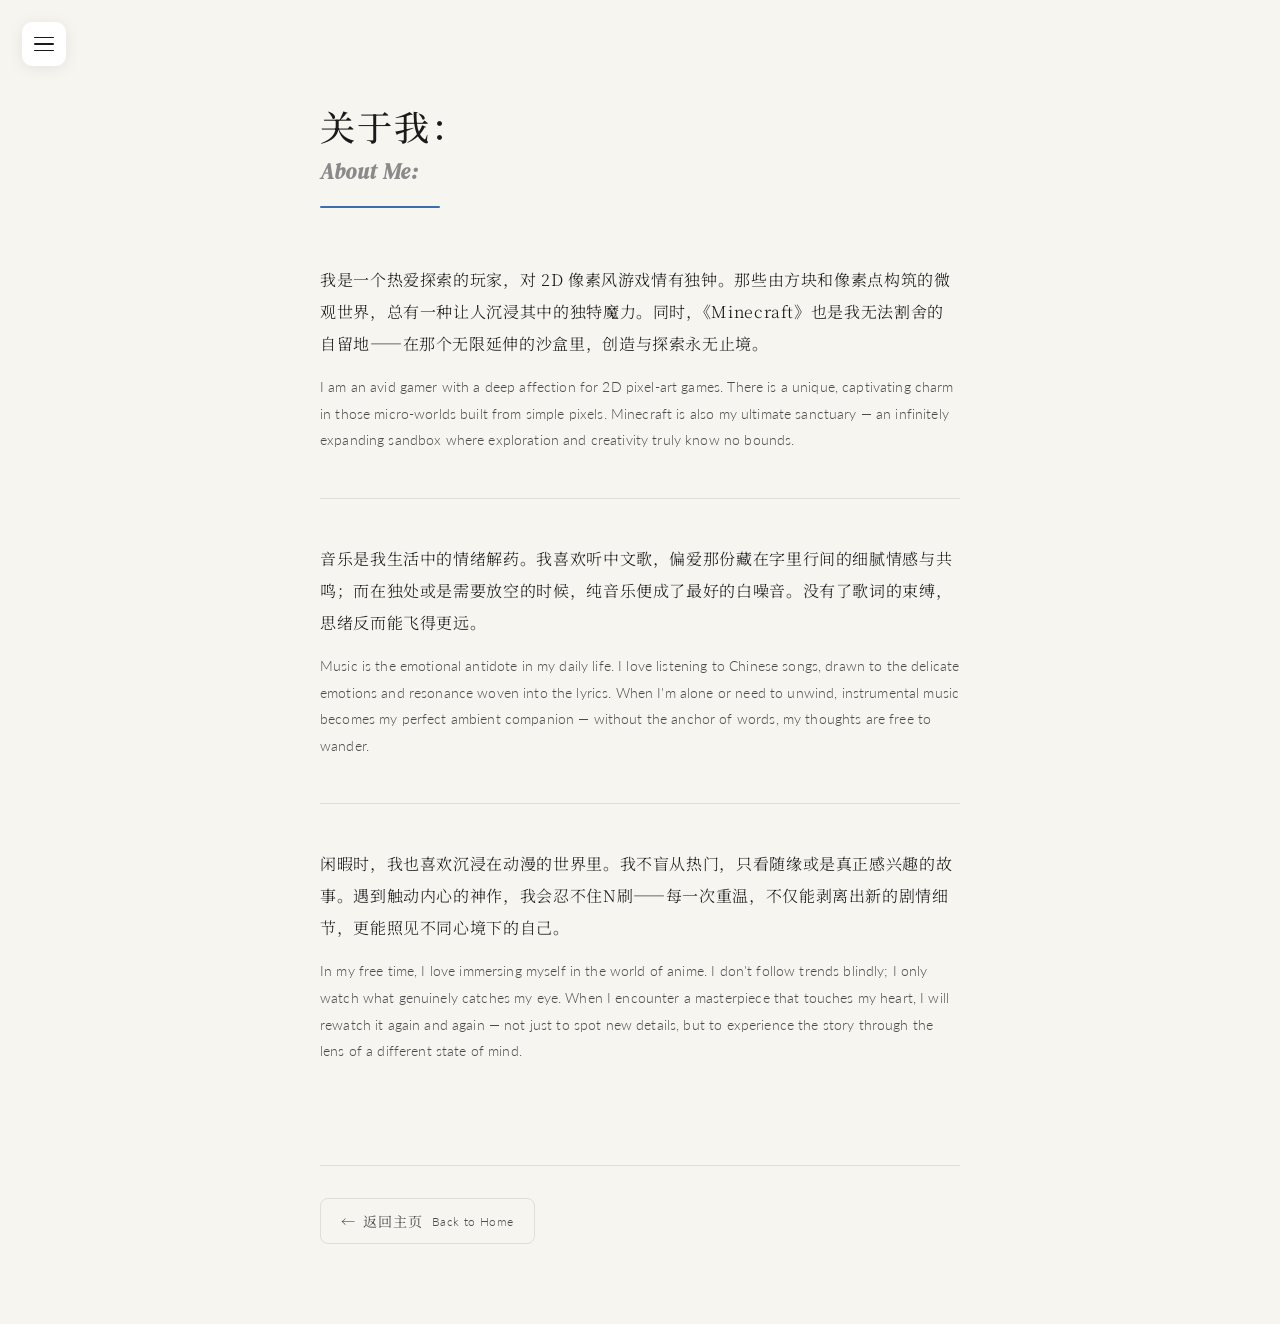
==== about.html @ 84dff399 "Create about.html" ====
<!DOCTYPE html>
<html lang="zh-CN">
<head>
  <meta charset="UTF-8" />
  <meta name="viewport" content="width=device-width, initial-scale=1.0" />
  <title>关于我 | About Me · 沉疯</title>
  <link rel="stylesheet" href="style.css" />
  <link rel="preconnect" href="https://fonts.googleapis.com" />
  <link rel="preconnect" href="https://fonts.gstatic.com" crossorigin />
  <link href="https://fonts.googleapis.com/css2?family=Noto+Serif+SC:wght@300;400;500&family=DM+Serif+Display:ital@0;1&family=Lato:wght@300;400&display=swap" rel="stylesheet" />
</head>
<body class="page-inner">

  <button class="hamburger" id="hamburger" aria-label="菜单 / Menu" aria-expanded="false">
    <span class="bar"></span>
    <span class="bar"></span>
    <span class="bar"></span>
  </button>

  <nav class="sidebar" id="sidebar" aria-hidden="true">
    <div class="sidebar-inner">
      <div class="sidebar-logo">
        <span class="zh">沉疯</span>
        <span class="en">Chenfeng</span>
      </div>
      <ul class="sidebar-nav">
        <li>
          <a href="index.html" class="nav-link">
            <span class="nav-zh">主页</span>
            <span class="nav-en">Home</span>
          </a>
        </li>
        <li>
          <a href="about.html" class="nav-link active">
            <span class="nav-zh">关于我</span>
            <span class="nav-en">About Me</span>
          </a>
        </li>
        <li>
          <a href="oc.html" class="nav-link">
            <span class="nav-zh">关于我的OC</span>
            <span class="nav-en">About My OC</span>
          </a>
        </li>
        <li class="nav-group">
          <button class="nav-group-toggle" aria-expanded="false">
            <span class="nav-zh">其他</span>
            <span class="nav-en">More</span>
            <svg class="arrow" viewBox="0 0 10 6" fill="none">
              <path d="M1 1l4 4 4-4" stroke="currentColor" stroke-width="1.5" stroke-linecap="round"/>
            </svg>
          </button>
          <ul class="nav-sub">
            <li>
              <a href="https://github.com/ydw449276-lgtm" target="_blank" rel="noopener" class="nav-link sub">
                <span class="nav-zh">GitHub 主页</span>
                <span class="nav-en">GitHub Profile</span>
              </a>
            </li>
            <li>
              <a href="https://github.com/ydw449276-lgtm/ydw449276-lgtm.github.io" target="_blank" rel="noopener" class="nav-link sub">
                <span class="nav-zh">网站源码</span>
                <span class="nav-en">Source Code</span>
              </a>
            </li>
            <li>
              <a href="contact.html" class="nav-link sub">
                <span class="nav-zh">联系我</span>
                <span class="nav-en">Contact</span>
              </a>
            </li>
          </ul>
        </li>
      </ul>
      <div class="sidebar-footer">
        <span>© 2025 沉疯 · GitHub Pages</span>
      </div>
    </div>
  </nav>

  <div class="overlay" id="overlay"></div>

  <div class="page-transition-cover" id="transitionCover"></div>

  <main class="inner-page">
    <div class="inner-container">

      <header class="inner-header" data-reveal>
        <h1 class="page-title">
          <span class="title-zh">关于我：</span>
          <span class="title-en">About Me:</span>
        </h1>
        <div class="title-line"></div>
      </header>

      <div class="about-content">

        <article class="about-block" data-reveal>
          <p class="text-zh">
            我是一个热爱探索的玩家，对 2D 像素风游戏情有独钟。那些由方块和像素点构筑的微观世界，总有一种让人沉浸其中的独特魔力。同时，《Minecraft》也是我无法割舍的自留地——在那个无限延伸的沙盒里，创造与探索永无止境。
          </p>
          <p class="text-en">
            I am an avid gamer with a deep affection for 2D pixel-art games. There is a unique, captivating charm in those micro-worlds built from simple pixels. Minecraft is also my ultimate sanctuary — an infinitely expanding sandbox where exploration and creativity truly know no bounds.
          </p>
        </article>

        <article class="about-block" data-reveal>
          <p class="text-zh">
            音乐是我生活中的情绪解药。我喜欢听中文歌，偏爱那份藏在字里行间的细腻情感与共鸣；而在独处或是需要放空的时候，纯音乐便成了最好的白噪音。没有了歌词的束缚，思绪反而能飞得更远。
          </p>
          <p class="text-en">
            Music is the emotional antidote in my daily life. I love listening to Chinese songs, drawn to the delicate emotions and resonance woven into the lyrics. When I'm alone or need to unwind, instrumental music becomes my perfect ambient companion — without the anchor of words, my thoughts are free to wander.
          </p>
        </article>

        <article class="about-block" data-reveal>
          <p class="text-zh">
            闲暇时，我也喜欢沉浸在动漫的世界里。我不盲从热门，只看随缘或是真正感兴趣的故事。遇到触动内心的神作，我会忍不住N刷——每一次重温，不仅能剥离出新的剧情细节，更能照见不同心境下的自己。
          </p>
          <p class="text-en">
            In my free time, I love immersing myself in the world of anime. I don't follow trends blindly; I only watch what genuinely catches my eye. When I encounter a masterpiece that touches my heart, I will rewatch it again and again — not just to spot new details, but to experience the story through the lens of a different state of mind.
          </p>
        </article>

      </div>

      <div class="back-wrap" data-reveal>
        <a href="index.html" class="btn-back">
          <span>← </span>
          <span class="btn-zh">返回主页</span>
          <span class="btn-en">Back to Home</span>
        </a>
      </div>

    </div>
  </main>

  <script src="main.js"></script>
</body>
</html>
---- style.css ----
/* ================================================================
   style.css — 沉疯的个人网站主样式
   设计方向：极简·东方·墨色 · 丝滑动画
   配色：米白底 + 深墨色字 + 柔蓝点缀
================================================================ */

/* ============================================================
   0. CSS 变量 & Reset
============================================================ */
:root {
  --bg:          #F7F5F0;       /* 米白底色 */
  --bg-card:     #FFFFFF;
  --ink:         #1A1A1A;       /* 深墨色 */
  --ink-2:       #4A4A4A;       /* 次级文字 */
  --ink-3:       #8A8A8A;       /* 辅助文字 */
  --accent:      #3B6EB0;       /* 柔蓝强调 */
  --accent-soft: #D4E3F7;       /* 浅蓝背景 */
  --line:        rgba(26,26,26,0.10);
  --sidebar-w:   300px;
  --sidebar-bg:  #111111;
  --sidebar-ink: #E8E4DC;
  --radius:      12px;
  --ease-silk:   cubic-bezier(0.22, 1, 0.36, 1);  /* 丝滑缓动 */
  --ease-out:    cubic-bezier(0.16, 1, 0.3, 1);
  --t-fast:      0.22s;
  --t-mid:       0.45s;
  --t-slow:      0.65s;
}

*, *::before, *::after {
  box-sizing: border-box;
  margin: 0;
  padding: 0;
}

html {
  font-size: 16px;
  scroll-behavior: smooth;
  -webkit-font-smoothing: antialiased;
  -moz-osx-font-smoothing: grayscale;
}

body {
  background-color: var(--bg);
  color: var(--ink);
  font-family: 'Noto Serif SC', 'Lato', Georgia, serif;
  min-height: 100vh;
  overflow-x: hidden;
  /* 页面进入动画 */
  animation: pageFadeIn 0.5s var(--ease-silk) both;
}

@keyframes pageFadeIn {
  from { opacity: 0; transform: translateY(12px); }
  to   { opacity: 1; transform: translateY(0); }
}

a {
  color: inherit;
  text-decoration: none;
}

ul { list-style: none; }

img { display: block; max-width: 100%; }

/* ============================================================
   1. 汉堡菜单按钮
============================================================ */
.hamburger {
  position: fixed;
  top: 22px;
  left: 22px;
  z-index: 1000;
  width: 44px;
  height: 44px;
  border: none;
  background: var(--bg-card);
  border-radius: 10px;
  display: flex;
  flex-direction: column;
  align-items: center;
  justify-content: center;
  gap: 5px;
  cursor: pointer;
  box-shadow: 0 2px 16px rgba(0,0,0,0.08);
  transition:
    background var(--t-fast) var(--ease-silk),
    transform var(--t-fast) var(--ease-silk),
    box-shadow var(--t-fast) var(--ease-silk);
}

.hamburger:hover {
  background: var(--ink);
  box-shadow: 0 4px 24px rgba(0,0,0,0.18);
  transform: scale(1.05);
}

.hamburger:hover .bar {
  background: var(--bg);
}

.hamburger:active {
  transform: scale(0.95);
}

.bar {
  display: block;
  width: 20px;
  height: 1.5px;
  background: var(--ink);
  border-radius: 2px;
  transform-origin: center;
  transition:
    transform var(--t-mid) var(--ease-silk),
    opacity var(--t-mid) var(--ease-silk),
    background var(--t-fast) var(--ease-silk);
}

/* 汉堡 → X 动画 */
.hamburger.is-open .bar:nth-child(1) {
  transform: translateY(6.5px) rotate(45deg);
}
.hamburger.is-open .bar:nth-child(2) {
  opacity: 0;
  transform: scaleX(0);
}
.hamburger.is-open .bar:nth-child(3) {
  transform: translateY(-6.5px) rotate(-45deg);
}

/* ============================================================
   2. 侧边栏
============================================================ */
.sidebar {
  position: fixed;
  top: 0;
  left: 0;
  width: var(--sidebar-w);
  height: 100%;
  background: var(--sidebar-bg);
  z-index: 900;
  transform: translateX(-100%);
  transition: transform var(--t-slow) var(--ease-silk);
  display: flex;
  flex-direction: column;
  will-change: transform;
}

.sidebar.is-open {
  transform: translateX(0);
}

.sidebar-inner {
  display: flex;
  flex-direction: column;
  height: 100%;
  padding: 80px 32px 32px;
  overflow-y: auto;
}

/* 侧边栏 Logo */
.sidebar-logo {
  display: flex;
  flex-direction: column;
  gap: 2px;
  margin-bottom: 40px;
  padding-bottom: 24px;
  border-bottom: 1px solid rgba(255,255,255,0.08);
}

.sidebar-logo .zh {
  font-family: 'Noto Serif SC', serif;
  font-size: 1.5rem;
  font-weight: 500;
  color: #F0EDE6;
  letter-spacing: 0.12em;
}

.sidebar-logo .en {
  font-family: 'DM Serif Display', serif;
  font-size: 0.85rem;
  color: rgba(240,237,230,0.4);
  letter-spacing: 0.06em;
}

/* 导航列表 */
.sidebar-nav {
  flex: 1;
  display: flex;
  flex-direction: column;
  gap: 4px;
}

/* 侧边栏进入动画（逐项延迟） */
.sidebar.is-open .sidebar-nav li:nth-child(1) { animation: slideInLeft 0.4s 0.05s var(--ease-silk) both; }
.sidebar.is-open .sidebar-nav li:nth-child(2) { animation: slideInLeft 0.4s 0.10s var(--ease-silk) both; }
.sidebar.is-open .sidebar-nav li:nth-child(3) { animation: slideInLeft 0.4s 0.15s var(--ease-silk) both; }
.sidebar.is-open .sidebar-nav li:nth-child(4) { animation: slideInLeft 0.4s 0.20s var(--ease-silk) both; }

@keyframes slideInLeft {
  from { opacity: 0; transform: translateX(-16px); }
  to   { opacity: 1; transform: translateX(0); }
}

.nav-link {
  display: flex;
  flex-direction: column;
  gap: 2px;
  padding: 12px 16px;
  border-radius: 8px;
  transition:
    background var(--t-fast) var(--ease-silk),
    transform var(--t-fast) var(--ease-silk);
  cursor: pointer;
}

.nav-link:hover {
  background: rgba(255,255,255,0.07);
  transform: translateX(4px);
}

.nav-link.active {
  background: rgba(59,110,176,0.25);
}

.nav-zh {
  font-family: 'Noto Serif SC', serif;
  font-size: 0.95rem;
  font-weight: 400;
  color: var(--sidebar-ink);
  letter-spacing: 0.05em;
}

.nav-en {
  font-family: 'Lato', sans-serif;
  font-size: 0.72rem;
  font-weight: 300;
  color: rgba(232,228,220,0.45);
  letter-spacing: 0.04em;
}

/* 下拉组 */
.nav-group-toggle {
  width: 100%;
  display: flex;
  align-items: center;
  gap: 8px;
  padding: 12px 16px;
  background: transparent;
  border: none;
  border-radius: 8px;
  cursor: pointer;
  color: inherit;
  transition: background var(--t-fast) var(--ease-silk);
}

.nav-group-toggle:hover {
  background: rgba(255,255,255,0.07);
}

.nav-group-toggle .nav-zh,
.nav-group-toggle .nav-en {
  flex: 1;
  text-align: left;
}

.arrow {
  width: 10px;
  height: 10px;
  color: rgba(232,228,220,0.5);
  transition: transform var(--t-mid) var(--ease-silk);
  flex-shrink: 0;
}

.nav-group-toggle[aria-expanded="true"] .arrow {
  transform: rotate(180deg);
}

/* 子菜单 */
.nav-sub {
  max-height: 0;
  overflow: hidden;
  transition: max-height var(--t-mid) var(--ease-silk);
  padding-left: 16px;
}

.nav-sub.is-open {
  max-height: 300px;
}

.nav-link.sub {
  padding: 8px 12px;
}

.nav-link.sub .nav-zh { font-size: 0.85rem; }
.nav-link.sub .nav-en { font-size: 0.68rem; }

/* 侧边栏底部 */
.sidebar-footer {
  margin-top: auto;
  padding-top: 24px;
  border-top: 1px solid rgba(255,255,255,0.06);
  font-family: 'Lato', sans-serif;
  font-size: 0.7rem;
  color: rgba(232,228,220,0.25);
  letter-spacing: 0.04em;
}

/* ============================================================
   3. 遮罩层
============================================================ */
.overlay {
  position: fixed;
  inset: 0;
  background: rgba(10,10,10,0.45);
  z-index: 850;
  opacity: 0;
  pointer-events: none;
  backdrop-filter: blur(2px);
  transition: opacity var(--t-mid) var(--ease-silk);
}

.overlay.is-visible {
  opacity: 1;
  pointer-events: all;
}

/* ============================================================
   4. 首页 Hero
============================================================ */
.hero {
  position: relative;
  min-height: 100vh;
  display: flex;
  flex-direction: column;
  align-items: center;
  justify-content: center;
  overflow: hidden;
}

/* 背景装饰 */
.hero-bg {
  position: absolute;
  inset: 0;
  overflow: hidden;
  pointer-events: none;
}

.bg-blob {
  position: absolute;
  border-radius: 50%;
  filter: blur(80px);
  opacity: 0.18;
  animation: blobDrift 12s ease-in-out infinite alternate;
}

.blob1 {
  width: 500px;
  height: 500px;
  background: radial-gradient(circle, #3B6EB0, transparent 70%);
  top: -100px;
  right: -100px;
  animation-delay: 0s;
}

.blob2 {
  width: 400px;
  height: 400px;
  background: radial-gradient(circle, #8B9BB4, transparent 70%);
  bottom: -80px;
  left: -60px;
  animation-delay: -5s;
}

@keyframes blobDrift {
  from { transform: translate(0, 0) scale(1); }
  to   { transform: translate(30px, 20px) scale(1.08); }
}

/* Hero 文字区 */
.hero-text {
  text-align: center;
  padding: 0 24px;
  max-width: 680px;
  z-index: 1;
}

.line-wrap {
  overflow: hidden;
}

.welcome-zh {
  font-family: 'Noto Serif SC', serif;
  font-size: clamp(1.3rem, 3.5vw, 1.8rem);
  font-weight: 400;
  color: var(--ink);
  line-height: 1.9;
  letter-spacing: 0.06em;
  /* 逐行飞入动画 */
  animation: lineReveal 0.8s var(--ease-silk) both;
}

.welcome-en {
  font-family: 'DM Serif Display', serif;
  font-size: clamp(1rem, 2.2vw, 1.25rem);
  font-weight: 400;
  font-style: italic;
  color: var(--ink-3);
  line-height: 2;
  letter-spacing: 0.02em;
  animation: lineReveal 0.8s var(--ease-silk) both;
}

.delay1 { animation-delay: 0.12s; }
.delay2 { animation-delay: 0.28s; }
.delay3 { animation-delay: 0.40s; }

@keyframes lineReveal {
  from { opacity: 0; transform: translateY(24px); }
  to   { opacity: 1; transform: translateY(0); }
}

/* 向下滚动提示 */
.scroll-hint {
  position: absolute;
  bottom: 36px;
  left: 50%;
  transform: translateX(-50%);
  display: flex;
  flex-direction: column;
  align-items: center;
  gap: 6px;
  opacity: 0;
  animation: fadeInUp 0.8s 1.2s var(--ease-silk) forwards;
}

.scroll-hint svg {
  width: 22px;
  height: 22px;
  color: var(--ink-3);
  animation: bounceY 2s ease-in-out infinite;
}

@keyframes bounceY {
  0%, 100% { transform: translateY(0); }
  50%       { transform: translateY(5px); }
}

.scroll-text-zh,
.scroll-text-en {
  font-size: 0.68rem;
  color: var(--ink-3);
  letter-spacing: 0.12em;
  line-height: 1.4;
}

.scroll-text-zh { font-family: 'Noto Serif SC', serif; }
.scroll-text-en { font-family: 'Lato', sans-serif; font-weight: 300; }

@keyframes fadeInUp {
  from { opacity: 0; transform: translate(-50%, 12px); }
  to   { opacity: 1; transform: translate(-50%, 0); }
}

/* ============================================================
   5. 首页按钮区域
============================================================ */
.buttons-section {
  min-height: 100vh;
  display: flex;
  align-items: center;
  justify-content: center;
  padding: 80px 24px;
}

.btn-group {
  display: flex;
  flex-direction: column;
  gap: 20px;
  width: 100%;
  max-width: 400px;
  align-items: stretch;
}

/* 主按钮 */
.btn-main {
  display: flex;
  align-items: center;
  gap: 12px;
  padding: 22px 32px;
  background: var(--bg-card);
  border-radius: var(--radius);
  box-shadow: 0 2px 20px rgba(0,0,0,0.06);
  border: 1px solid var(--line);
  cursor: pointer;
  transition:
    transform var(--t-mid) var(--ease-silk),
    box-shadow var(--t-mid) var(--ease-silk),
    background var(--t-fast) var(--ease-silk),
    border-color var(--t-fast) var(--ease-silk);
  /* 初始隐藏，由 JS 触发 reveal */
  opacity: 0;
  transform: translateY(28px);
}

.btn-main.is-revealed {
  opacity: 1;
  transform: translateY(0);
  transition:
    opacity var(--t-slow) var(--ease-silk),
    transform var(--t-slow) var(--ease-silk),
    box-shadow var(--t-mid) var(--ease-silk),
    background var(--t-fast) var(--ease-silk),
    border-color var(--t-fast) var(--ease-silk);
}

.btn-main:hover {
  transform: translateY(-3px) scale(1.015);
  box-shadow: 0 8px 40px rgba(59,110,176,0.15);
  border-color: rgba(59,110,176,0.3);
  background: rgba(59,110,176,0.03);
}

.btn-main:active {
  transform: translateY(0) scale(0.98);
}

.btn-zh {
  font-family: 'Noto Serif SC', serif;
  font-size: 1.05rem;
  font-weight: 400;
  color: var(--ink);
  letter-spacing: 0.08em;
}

.btn-en {
  font-family: 'Lato', sans-serif;
  font-size: 0.78rem;
  font-weight: 300;
  color: var(--ink-3);
  letter-spacing: 0.05em;
  flex: 1;
}

.btn-arrow {
  font-size: 1.1rem;
  color: var(--ink-3);
  transform: translateX(0);
  transition: transform var(--t-fast) var(--ease-silk), color var(--t-fast);
}

.btn-main:hover .btn-arrow {
  transform: translateX(5px);
  color: var(--accent);
}

/* ============================================================
   6. 内页通用样式
============================================================ */
.page-transition-cover {
  position: fixed;
  inset: 0;
  background: var(--bg);
  z-index: 2000;
  pointer-events: none;
  opacity: 0;
}

.inner-page {
  padding: 100px 0 80px;
  min-height: 100vh;
}

.inner-container {
  max-width: 720px;
  margin: 0 auto;
  padding: 0 40px;
}

/* 内页标题 */
.inner-header {
  margin-bottom: 56px;
}

.page-title {
  display: flex;
  flex-direction: column;
  gap: 6px;
  margin-bottom: 20px;
}

.title-zh {
  font-family: 'Noto Serif SC', serif;
  font-size: clamp(1.6rem, 4vw, 2.2rem);
  font-weight: 500;
  color: var(--ink);
  letter-spacing: 0.06em;
}

.title-en {
  font-family: 'DM Serif Display', serif;
  font-size: clamp(1rem, 2.5vw, 1.3rem);
  font-style: italic;
  color: var(--ink-3);
  letter-spacing: 0.03em;
}

.title-line {
  width: 48px;
  height: 2px;
  background: var(--accent);
  border-radius: 2px;
  transition: width 0.8s var(--ease-silk);
}

.inner-header.is-revealed .title-line {
  width: 120px;
}

/* ============================================================
   7. 关于我页 — about 内容
============================================================ */
.about-content {
  display: flex;
  flex-direction: column;
  gap: 44px;
}

.about-block {
  display: grid;
  grid-template-columns: 1fr;
  gap: 14px;
  padding-bottom: 44px;
  border-bottom: 1px solid var(--line);
  /* reveal 初始状态 */
  opacity: 0;
  transform: translateY(24px);
}

.about-block:last-child {
  border-bottom: none;
}

.about-block.is-revealed {
  animation: revealBlock var(--t-slow) var(--ease-silk) forwards;
}

@keyframes revealBlock {
  to { opacity: 1; transform: translateY(0); }
}

.text-zh {
  font-family: 'Noto Serif SC', serif;
  font-size: 1rem;
  line-height: 2;
  color: var(--ink);
  font-weight: 300;
  letter-spacing: 0.04em;
}

.text-en {
  font-family: 'Lato', sans-serif;
  font-size: 0.9rem;
  line-height: 1.85;
  color: var(--ink-2);
  font-weight: 300;
  letter-spacing: 0.01em;
}

/* ============================================================
   8. OC 页面样式
============================================================ */
.oc-container {
  max-width: 800px;
}

.oc-section {
  margin-bottom: 48px;
  opacity: 0;
  transform: translateY(24px);
}

.oc-section.is-revealed {
  animation: revealBlock var(--t-slow) var(--ease-silk) forwards;
}

.oc-section-title {
  font-family: 'Noto Serif SC', serif;
  font-size: 1rem;
  font-weight: 500;
  color: var(--accent);
  letter-spacing: 0.12em;
  margin-bottom: 20px;
  padding-bottom: 8px;
  border-bottom: 1px solid var(--accent-soft);
}

/* OC 信息网格 */
.oc-grid {
  display: grid;
  grid-template-columns: 1fr 1fr;
  gap: 12px;
}

.oc-item {
  background: var(--bg-card);
  border: 1px solid var(--line);
  border-radius: 10px;
  padding: 16px 20px;
  display: flex;
  flex-direction: column;
  gap: 6px;
  transition:
    transform var(--t-fast) var(--ease-silk),
    box-shadow var(--t-fast) var(--ease-silk);
}

.oc-item:hover {
  transform: translateY(-2px);
  box-shadow: 0 4px 20px rgba(0,0,0,0.06);
}

.oc-item.full {
  grid-column: 1 / -1;
}

.oc-label {
  font-family: 'Noto Serif SC', serif;
  font-size: 0.72rem;
  font-weight: 500;
  color: var(--ink-3);
  letter-spacing: 0.12em;
  text-transform: uppercase;
}

.oc-value {
  font-family: 'Noto Serif SC', serif;
  font-size: 0.92rem;
  font-weight: 300;
  color: var(--ink);
  line-height: 1.7;
  letter-spacing: 0.04em;
}

/* 家庭背景段落 */
.oc-family-block {
  background: var(--bg-card);
  border: 1px solid var(--line);
  border-radius: 10px;
  padding: 20px 24px;
  margin-bottom: 12px;
  transition:
    transform var(--t-fast) var(--ease-silk),
    box-shadow var(--t-fast) var(--ease-silk);
}

.oc-family-block:hover {
  transform: translateY(-2px);
  box-shadow: 0 4px 20px rgba(0,0,0,0.06);
}

.oc-sub-title {
  font-family: 'Noto Serif SC', serif;
  font-size: 0.82rem;
  font-weight: 500;
  color: var(--accent);
  letter-spacing: 0.08em;
  margin-bottom: 12px;
}

.oc-para {
  font-family: 'Noto Serif SC', serif;
  font-size: 0.92rem;
  font-weight: 300;
  color: var(--ink);
  line-height: 1.85;
  letter-spacing: 0.04em;
}

/* ============================================================
   9. 返回按钮
============================================================ */
.back-wrap {
  margin-top: 56px;
  padding-top: 32px;
  border-top: 1px solid var(--line);
  opacity: 0;
  transform: translateY(16px);
}

.back-wrap.is-revealed {
  animation: revealBlock var(--t-slow) var(--ease-silk) forwards;
}

.btn-back {
  display: inline-flex;
  align-items: center;
  gap: 8px;
  padding: 12px 20px;
  border: 1px solid var(--line);
  border-radius: 8px;
  font-size: 0.88rem;
  color: var(--ink-2);
  background: transparent;
  cursor: pointer;
  transition:
    background var(--t-fast) var(--ease-silk),
    color var(--t-fast) var(--ease-silk),
    transform var(--t-fast) var(--ease-silk),
    border-color var(--t-fast);
}

.btn-back:hover {
  background: var(--ink);
  color: var(--bg);
  border-color: var(--ink);
  transform: translateX(-3px);
}

.btn-back .btn-zh {
  font-family: 'Noto Serif SC', serif;
  font-size: 0.88rem;
  font-weight: 400;
  color: inherit;
}

.btn-back .btn-en {
  font-family: 'Lato', sans-serif;
  font-size: 0.78rem;
  font-weight: 300;
  color: inherit;
}

/* ============================================================
   10. [data-reveal] 通用 reveal 机制
============================================================ */
[data-reveal] {
  opacity: 0;
  transform: translateY(24px);
  transition:
    opacity var(--t-slow) var(--ease-silk),
    transform var(--t-slow) var(--ease-silk);
}

[data-reveal].is-revealed {
  opacity: 1;
  transform: translateY(0);
}

/* ============================================================
   11. 响应式适配
============================================================ */
@media (max-width: 768px) {
  :root {
    --sidebar-w: 280px;
  }

  .inner-container {
    padding: 0 20px;
  }

  .oc-grid {
    grid-template-columns: 1fr;
  }

  .oc-item.full {
    grid-column: 1;
  }

  .hero-text {
    padding: 0 32px;
  }

  .btn-group {
    max-width: 100%;
  }

  .btn-main {
    padding: 18px 24px;
  }
}

@media (max-width: 480px) {
  .welcome-zh {
    font-size: 1.15rem;
    line-height: 2;
  }

  .welcome-en {
    font-size: 0.9rem;
  }

  .inner-container {
    padding: 0 16px;
  }

  .hamburger {
    top: 16px;
    left: 16px;
  }
}

/* ============================================================
   12. 滚动条美化
============================================================ */
::-webkit-scrollbar {
  width: 4px;
}

::-webkit-scrollbar-track {
  background: transparent;
}

::-webkit-scrollbar-thumb {
  background: rgba(59,110,176,0.25);
  border-radius: 2px;
}

::-webkit-scrollbar-thumb:hover {
  background: rgba(59,110,176,0.5);
}

/* ============================================================
   13. 选中文本颜色
============================================================ */
::selection {
  background: var(--accent-soft);
  color: var(--ink);
}
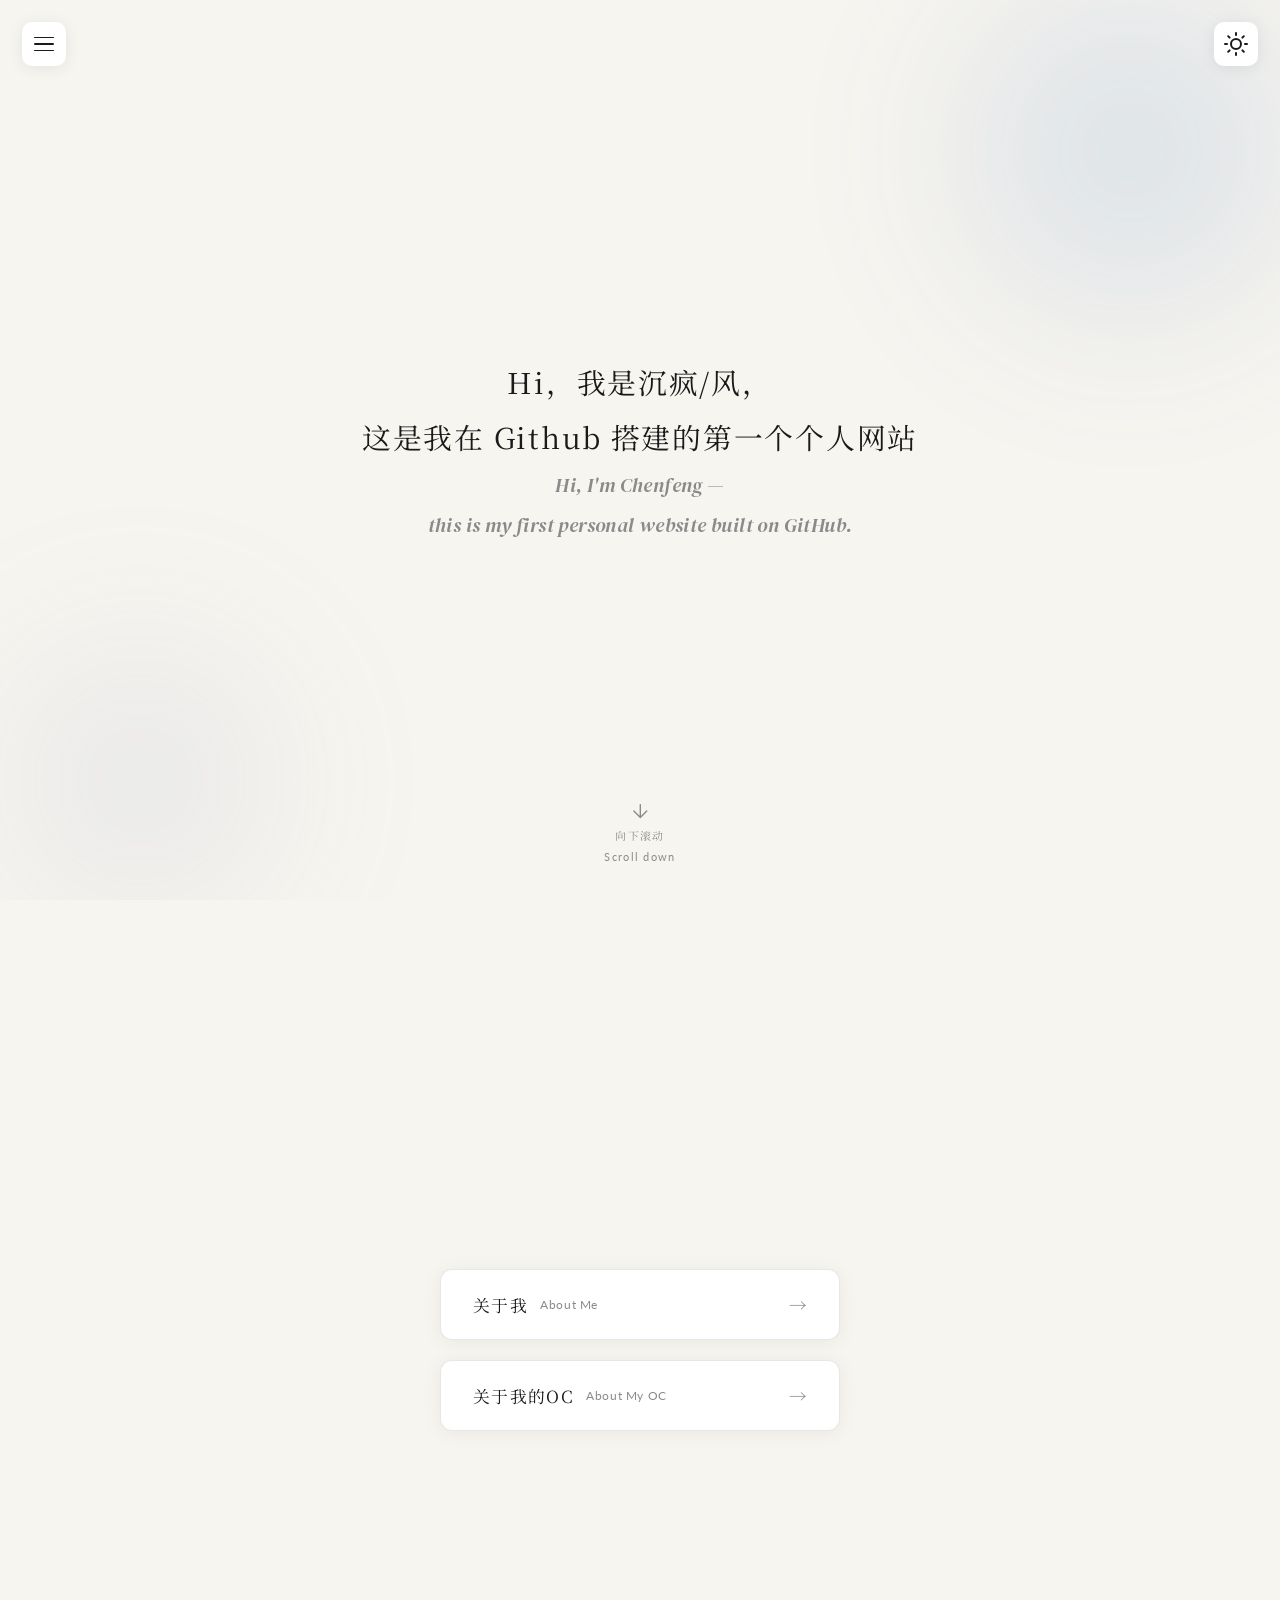
==== commit d47eaca8: "Update about.html" ====
--- a/about.html
+++ b/about.html
@@ -3,13 +3,18 @@
 <head>
   <meta charset="UTF-8" />
   <meta name="viewport" content="width=device-width, initial-scale=1.0" />
-  <title>关于我 | About Me · 沉疯</title>
+  <title>沉疯的个人主页 | Chenfeng's Personal Site</title>
   <link rel="stylesheet" href="style.css" />
   <link rel="preconnect" href="https://fonts.googleapis.com" />
   <link rel="preconnect" href="https://fonts.gstatic.com" crossorigin />
   <link href="https://fonts.googleapis.com/css2?family=Noto+Serif+SC:wght@300;400;500&family=DM+Serif+Display:ital@0;1&family=Lato:wght@300;400&display=swap" rel="stylesheet" />
 </head>
-<body class="page-inner">
+<body class="page-home">
+
+  <button class="theme-toggle" id="themeToggle" aria-label="切换主题">
+    <svg class="moon-icon" viewBox="0 0 24 24"><path d="M21 12.79A9 9 0 1 1 11.21 3 7 7 0 0 0 21 12.79z"></path></svg>
+    <svg class="sun-icon" viewBox="0 0 24 24"><circle cx="12" cy="12" r="5"></circle><line x1="12" y1="1" x2="12" y2="3"></line><line x1="12" y1="21" x2="12" y2="23"></line><line x1="4.22" y1="4.22" x2="5.64" y2="5.64"></line><line x1="18.36" y1="18.36" x2="19.78" y2="19.78"></line><line x1="1" y1="12" x2="3" y2="12"></line><line x1="21" y1="12" x2="23" y2="12"></line><line x1="4.22" y1="19.78" x2="5.64" y2="18.36"></line><line x1="18.36" y1="5.64" x2="19.78" y2="4.22"></line></svg>
+  </button>
 
   <button class="hamburger" id="hamburger" aria-label="菜单 / Menu" aria-expanded="false">
     <span class="bar"></span>
@@ -24,117 +29,52 @@
         <span class="en">Chenfeng</span>
       </div>
       <ul class="sidebar-nav">
-        <li>
-          <a href="index.html" class="nav-link">
-            <span class="nav-zh">主页</span>
-            <span class="nav-en">Home</span>
-          </a>
-        </li>
-        <li>
-          <a href="about.html" class="nav-link active">
-            <span class="nav-zh">关于我</span>
-            <span class="nav-en">About Me</span>
-          </a>
-        </li>
-        <li>
-          <a href="oc.html" class="nav-link">
-            <span class="nav-zh">关于我的OC</span>
-            <span class="nav-en">About My OC</span>
-          </a>
-        </li>
+        <li><a href="index.html" class="nav-link"><span class="nav-zh">主页</span><span class="nav-en">Home</span></a></li>
+        <li><a href="about.html" class="nav-link"><span class="nav-zh">关于我</span><span class="nav-en">About Me</span></a></li>
+        <li><a href="oc.html" class="nav-link"><span class="nav-zh">关于我的OC</span><span class="nav-en">About My OC</span></a></li>
         <li class="nav-group">
           <button class="nav-group-toggle" aria-expanded="false">
-            <span class="nav-zh">其他</span>
-            <span class="nav-en">More</span>
-            <svg class="arrow" viewBox="0 0 10 6" fill="none">
-              <path d="M1 1l4 4 4-4" stroke="currentColor" stroke-width="1.5" stroke-linecap="round"/>
-            </svg>
+            <span class="nav-zh">其他</span><span class="nav-en">More</span>
+            <svg class="arrow" viewBox="0 0 10 6" fill="none"><path d="M1 1l4 4 4-4" stroke="currentColor" stroke-width="1.5" stroke-linecap="round"/></svg>
           </button>
           <ul class="nav-sub">
-            <li>
-              <a href="https://github.com/ydw449276-lgtm" target="_blank" rel="noopener" class="nav-link sub">
-                <span class="nav-zh">GitHub 主页</span>
-                <span class="nav-en">GitHub Profile</span>
-              </a>
-            </li>
-            <li>
-              <a href="https://github.com/ydw449276-lgtm/ydw449276-lgtm.github.io" target="_blank" rel="noopener" class="nav-link sub">
-                <span class="nav-zh">网站源码</span>
-                <span class="nav-en">Source Code</span>
-              </a>
-            </li>
-            <li>
-              <a href="contact.html" class="nav-link sub">
-                <span class="nav-zh">联系我</span>
-                <span class="nav-en">Contact</span>
-              </a>
-            </li>
+            <li><a href="https://github.com/ydw449276-lgtm" target="_blank" rel="noopener" class="nav-link sub"><span class="nav-zh">GitHub 主页</span><span class="nav-en">GitHub Profile</span></a></li>
+            <li><a href="https://github.com/ydw449276-lgtm/ydw449276-lgtm.github.io" target="_blank" rel="noopener" class="nav-link sub"><span class="nav-zh">网站源码</span><span class="nav-en">Source Code</span></a></li>
+            <li><a href="contact.html" class="nav-link sub"><span class="nav-zh">联系我</span><span class="nav-en">Contact</span></a></li>
           </ul>
         </li>
       </ul>
-      <div class="sidebar-footer">
-        <span>© 2025 沉疯 · GitHub Pages</span>
-      </div>
+      <div class="sidebar-footer"><span>© 2025 沉疯 · GitHub Pages</span></div>
     </div>
   </nav>
 
   <div class="overlay" id="overlay"></div>
 
-  <div class="page-transition-cover" id="transitionCover"></div>
+  <main class="hero">
+    <div class="hero-bg" aria-hidden="true">
+      <div class="bg-blob blob1"></div>
+      <div class="bg-blob blob2"></div>
+    </div>
 
-  <main class="inner-page">
-    <div class="inner-container">
+    <section class="hero-text" id="heroText">
+      <div class="line-wrap"><p class="welcome-zh">Hi，我是沉疯/风，</p></div>
+      <div class="line-wrap"><p class="welcome-zh delay1">这是我在 Github 搭建的第一个个人网站</p></div>
+      <div class="line-wrap"><p class="welcome-en delay2">Hi, I'm Chenfeng —</p></div>
+      <div class="line-wrap"><p class="welcome-en delay3">this is my first personal website built on GitHub.</p></div>
+    </section>
 
-      <header class="inner-header" data-reveal>
-        <h1 class="page-title">
-          <span class="title-zh">关于我：</span>
-          <span class="title-en">About Me:</span>
-        </h1>
-        <div class="title-line"></div>
-      </header>
-
-      <div class="about-content">
-
-        <article class="about-block" data-reveal>
-          <p class="text-zh">
-            我是一个热爱探索的玩家，对 2D 像素风游戏情有独钟。那些由方块和像素点构筑的微观世界，总有一种让人沉浸其中的独特魔力。同时，《Minecraft》也是我无法割舍的自留地——在那个无限延伸的沙盒里，创造与探索永无止境。
-          </p>
-          <p class="text-en">
-            I am an avid gamer with a deep affection for 2D pixel-art games. There is a unique, captivating charm in those micro-worlds built from simple pixels. Minecraft is also my ultimate sanctuary — an infinitely expanding sandbox where exploration and creativity truly know no bounds.
-          </p>
-        </article>
-
-        <article class="about-block" data-reveal>
-          <p class="text-zh">
-            音乐是我生活中的情绪解药。我喜欢听中文歌，偏爱那份藏在字里行间的细腻情感与共鸣；而在独处或是需要放空的时候，纯音乐便成了最好的白噪音。没有了歌词的束缚，思绪反而能飞得更远。
-          </p>
-          <p class="text-en">
-            Music is the emotional antidote in my daily life. I love listening to Chinese songs, drawn to the delicate emotions and resonance woven into the lyrics. When I'm alone or need to unwind, instrumental music becomes my perfect ambient companion — without the anchor of words, my thoughts are free to wander.
-          </p>
-        </article>
-
-        <article class="about-block" data-reveal>
-          <p class="text-zh">
-            闲暇时，我也喜欢沉浸在动漫的世界里。我不盲从热门，只看随缘或是真正感兴趣的故事。遇到触动内心的神作，我会忍不住N刷——每一次重温，不仅能剥离出新的剧情细节，更能照见不同心境下的自己。
-          </p>
-          <p class="text-en">
-            In my free time, I love immersing myself in the world of anime. I don't follow trends blindly; I only watch what genuinely catches my eye. When I encounter a masterpiece that touches my heart, I will rewatch it again and again — not just to spot new details, but to experience the story through the lens of a different state of mind.
-          </p>
-        </article>
-
-      </div>
-
-      <div class="back-wrap" data-reveal>
-        <a href="index.html" class="btn-back">
-          <span>← </span>
-          <span class="btn-zh">返回主页</span>
-          <span class="btn-en">Back to Home</span>
-        </a>
-      </div>
-
+    <div class="scroll-hint" id="scrollHint" aria-hidden="true">
+      <svg viewBox="0 0 24 24" fill="none"><path d="M12 5v14M5 12l7 7 7-7" stroke="currentColor" stroke-width="1.5" stroke-linecap="round" stroke-linejoin="round"/></svg>
+      <span class="scroll-text-zh">向下滚动</span><span class="scroll-text-en">Scroll down</span>
     </div>
   </main>
 
+  <section class="buttons-section" id="buttonsSection">
+    <div class="btn-group">
+      <a href="about.html" class="btn-main" data-reveal><span class="btn-zh">关于我</span><span class="btn-en">About Me</span><span class="btn-arrow">→</span></a>
+      <a href="oc.html" class="btn-main" data-reveal><span class="btn-zh">关于我的OC</span><span class="btn-en">About My OC</span><span class="btn-arrow">→</span></a>
+    </div>
+  </section>
   <script src="main.js"></script>
 </body>
 </html>
--- a/style.css
+++ b/style.css
@@ -1,44 +1,42 @@
 /* ================================================================
    style.css — 沉疯的个人网站主样式
-   设计方向：极简·东方·墨色 · 丝滑动画
-   配色：米白底 + 深墨色字 + 柔蓝点缀
 ================================================================ */
 
-/* ============================================================
-   0. CSS 变量 & Reset
-============================================================ */
 :root {
-  --bg:          #F7F5F0;       /* 米白底色 */
+  --bg:          #F7F5F0;
   --bg-card:     #FFFFFF;
-  --ink:         #1A1A1A;       /* 深墨色 */
-  --ink-2:       #4A4A4A;       /* 次级文字 */
-  --ink-3:       #8A8A8A;       /* 辅助文字 */
-  --accent:      #3B6EB0;       /* 柔蓝强调 */
-  --accent-soft: #D4E3F7;       /* 浅蓝背景 */
+  --ink:         #1A1A1A;
+  --ink-2:       #4A4A4A;
+  --ink-3:       #8A8A8A;
+  --accent:      #3B6EB0;
+  --accent-soft: #D4E3F7;
   --line:        rgba(26,26,26,0.10);
   --sidebar-w:   300px;
   --sidebar-bg:  #111111;
   --sidebar-ink: #E8E4DC;
   --radius:      12px;
-  --ease-silk:   cubic-bezier(0.22, 1, 0.36, 1);  /* 丝滑缓动 */
+  --ease-silk:   cubic-bezier(0.22, 1, 0.36, 1);
   --ease-out:    cubic-bezier(0.16, 1, 0.3, 1);
   --t-fast:      0.22s;
   --t-mid:       0.45s;
   --t-slow:      0.65s;
 }
 
-*, *::before, *::after {
-  box-sizing: border-box;
-  margin: 0;
-  padding: 0;
-}
-
-html {
-  font-size: 16px;
-  scroll-behavior: smooth;
-  -webkit-font-smoothing: antialiased;
-  -moz-osx-font-smoothing: grayscale;
-}
+/* 深色模式变量 */
+[data-theme="dark"] {
+  --bg:          #121212;
+  --bg-card:     #1E1E1E;
+  --ink:         #E8E4DC;
+  --ink-2:       #B0B0B0;
+  --ink-3:       #666666;
+  --accent:      #5B93D4;
+  --accent-soft: rgba(91, 147, 212, 0.15);
+  --line:        rgba(255,255,255,0.08);
+}
+
+*, *::before, *::after { box-sizing: border-box; margin: 0; padding: 0; }
+
+html { font-size: 16px; scroll-behavior: smooth; -webkit-font-smoothing: antialiased; }
 
 body {
   background-color: var(--bg);
@@ -46,7 +44,7 @@
   font-family: 'Noto Serif SC', 'Lato', Georgia, serif;
   min-height: 100vh;
   overflow-x: hidden;
-  /* 页面进入动画 */
+  transition: background-color 0.5s var(--ease-silk), color 0.5s var(--ease-silk);
   animation: pageFadeIn 0.5s var(--ease-silk) both;
 }
 
@@ -55,876 +53,193 @@
   to   { opacity: 1; transform: translateY(0); }
 }
 
-a {
-  color: inherit;
-  text-decoration: none;
-}
-
+a { color: inherit; text-decoration: none; }
 ul { list-style: none; }
-
 img { display: block; max-width: 100%; }
 
 /* ============================================================
-   1. 汉堡菜单按钮
-============================================================ */
-.hamburger {
+   深浅色切换按钮 & 波纹动画
+============================================================ */
+.theme-toggle {
   position: fixed;
   top: 22px;
-  left: 22px;
-  z-index: 1000;
+  right: 22px;
+  z-index: 1100;
   width: 44px;
   height: 44px;
   border: none;
   background: var(--bg-card);
   border-radius: 10px;
   display: flex;
-  flex-direction: column;
   align-items: center;
   justify-content: center;
-  gap: 5px;
   cursor: pointer;
   box-shadow: 0 2px 16px rgba(0,0,0,0.08);
-  transition:
-    background var(--t-fast) var(--ease-silk),
-    transform var(--t-fast) var(--ease-silk),
-    box-shadow var(--t-fast) var(--ease-silk);
-}
-
-.hamburger:hover {
-  background: var(--ink);
-  box-shadow: 0 4px 24px rgba(0,0,0,0.18);
-  transform: scale(1.05);
-}
-
-.hamburger:hover .bar {
-  background: var(--bg);
-}
-
-.hamburger:active {
-  transform: scale(0.95);
-}
-
-.bar {
-  display: block;
-  width: 20px;
-  height: 1.5px;
-  background: var(--ink);
-  border-radius: 2px;
-  transform-origin: center;
-  transition:
-    transform var(--t-mid) var(--ease-silk),
-    opacity var(--t-mid) var(--ease-silk),
-    background var(--t-fast) var(--ease-silk);
-}
-
-/* 汉堡 → X 动画 */
-.hamburger.is-open .bar:nth-child(1) {
-  transform: translateY(6.5px) rotate(45deg);
-}
-.hamburger.is-open .bar:nth-child(2) {
-  opacity: 0;
-  transform: scaleX(0);
-}
-.hamburger.is-open .bar:nth-child(3) {
-  transform: translateY(-6.5px) rotate(-45deg);
-}
-
-/* ============================================================
-   2. 侧边栏
-============================================================ */
-.sidebar {
-  position: fixed;
-  top: 0;
-  left: 0;
-  width: var(--sidebar-w);
-  height: 100%;
-  background: var(--sidebar-bg);
-  z-index: 900;
-  transform: translateX(-100%);
-  transition: transform var(--t-slow) var(--ease-silk);
-  display: flex;
-  flex-direction: column;
-  will-change: transform;
-}
-
-.sidebar.is-open {
-  transform: translateX(0);
-}
-
-.sidebar-inner {
-  display: flex;
-  flex-direction: column;
-  height: 100%;
-  padding: 80px 32px 32px;
-  overflow-y: auto;
-}
-
-/* 侧边栏 Logo */
-.sidebar-logo {
-  display: flex;
-  flex-direction: column;
-  gap: 2px;
-  margin-bottom: 40px;
-  padding-bottom: 24px;
-  border-bottom: 1px solid rgba(255,255,255,0.08);
-}
-
-.sidebar-logo .zh {
-  font-family: 'Noto Serif SC', serif;
-  font-size: 1.5rem;
-  font-weight: 500;
-  color: #F0EDE6;
-  letter-spacing: 0.12em;
-}
-
-.sidebar-logo .en {
-  font-family: 'DM Serif Display', serif;
-  font-size: 0.85rem;
-  color: rgba(240,237,230,0.4);
-  letter-spacing: 0.06em;
-}
-
-/* 导航列表 */
-.sidebar-nav {
-  flex: 1;
-  display: flex;
-  flex-direction: column;
-  gap: 4px;
-}
-
-/* 侧边栏进入动画（逐项延迟） */
-.sidebar.is-open .sidebar-nav li:nth-child(1) { animation: slideInLeft 0.4s 0.05s var(--ease-silk) both; }
-.sidebar.is-open .sidebar-nav li:nth-child(2) { animation: slideInLeft 0.4s 0.10s var(--ease-silk) both; }
-.sidebar.is-open .sidebar-nav li:nth-child(3) { animation: slideInLeft 0.4s 0.15s var(--ease-silk) both; }
-.sidebar.is-open .sidebar-nav li:nth-child(4) { animation: slideInLeft 0.4s 0.20s var(--ease-silk) both; }
-
-@keyframes slideInLeft {
-  from { opacity: 0; transform: translateX(-16px); }
-  to   { opacity: 1; transform: translateX(0); }
-}
-
-.nav-link {
-  display: flex;
-  flex-direction: column;
-  gap: 2px;
-  padding: 12px 16px;
-  border-radius: 8px;
-  transition:
-    background var(--t-fast) var(--ease-silk),
-    transform var(--t-fast) var(--ease-silk);
-  cursor: pointer;
-}
-
-.nav-link:hover {
-  background: rgba(255,255,255,0.07);
-  transform: translateX(4px);
-}
-
-.nav-link.active {
-  background: rgba(59,110,176,0.25);
-}
-
-.nav-zh {
-  font-family: 'Noto Serif SC', serif;
-  font-size: 0.95rem;
-  font-weight: 400;
-  color: var(--sidebar-ink);
-  letter-spacing: 0.05em;
-}
-
-.nav-en {
-  font-family: 'Lato', sans-serif;
-  font-size: 0.72rem;
-  font-weight: 300;
-  color: rgba(232,228,220,0.45);
-  letter-spacing: 0.04em;
-}
-
-/* 下拉组 */
-.nav-group-toggle {
-  width: 100%;
-  display: flex;
-  align-items: center;
-  gap: 8px;
-  padding: 12px 16px;
-  background: transparent;
-  border: none;
-  border-radius: 8px;
-  cursor: pointer;
-  color: inherit;
-  transition: background var(--t-fast) var(--ease-silk);
-}
-
-.nav-group-toggle:hover {
-  background: rgba(255,255,255,0.07);
-}
-
-.nav-group-toggle .nav-zh,
-.nav-group-toggle .nav-en {
-  flex: 1;
-  text-align: left;
-}
-
-.arrow {
-  width: 10px;
-  height: 10px;
-  color: rgba(232,228,220,0.5);
-  transition: transform var(--t-mid) var(--ease-silk);
-  flex-shrink: 0;
-}
-
-.nav-group-toggle[aria-expanded="true"] .arrow {
-  transform: rotate(180deg);
-}
-
-/* 子菜单 */
-.nav-sub {
-  max-height: 0;
-  overflow: hidden;
-  transition: max-height var(--t-mid) var(--ease-silk);
-  padding-left: 16px;
-}
-
-.nav-sub.is-open {
-  max-height: 300px;
-}
-
-.nav-link.sub {
-  padding: 8px 12px;
-}
-
+  transition: transform 0.3s var(--ease-silk), background 0.3s var(--ease-silk);
+}
+
+.theme-toggle:hover { transform: scale(1.05); }
+.theme-toggle:active { transform: scale(0.95); }
+
+.theme-toggle svg {
+  width: 24px;
+  height: 24px;
+  fill: none;
+  stroke: var(--ink);
+  stroke-width: 2;
+  stroke-linecap: round;
+  stroke-linejoin: round;
+}
+
+/* 根据你的要求：浅色显太阳，深色显月亮 */
+.moon-icon { display: none; }
+.sun-icon { display: block; }
+[data-theme="dark"] .moon-icon { display: block; }
+[data-theme="dark"] .sun-icon { display: none; }
+
+.theme-ripple-overlay {
+  position: fixed; top: 0; left: 0; width: 100%; height: 100%;
+  pointer-events: none; z-index: 9999; overflow: hidden;
+}
+
+.ripple-circle {
+  position: absolute; width: 2px; height: 2px; border-radius: 50%;
+  background: var(--ink); opacity: 0.15; transform: scale(0);
+}
+
+.ripple-circle.animate { animation: rippleSpread 0.7s cubic-bezier(0.22, 1, 0.36, 1) forwards; }
+@keyframes rippleSpread {
+  0% { transform: scale(0); opacity: 0.2; }
+  100% { transform: scale(3000); opacity: 0; }
+}
+
+/* ============================================================
+   汉堡菜单
+============================================================ */
+.hamburger {
+  position: fixed; top: 22px; left: 22px; z-index: 1000; width: 44px; height: 44px;
+  border: none; background: var(--bg-card); border-radius: 10px;
+  display: flex; flex-direction: column; align-items: center; justify-content: center;
+  gap: 5px; cursor: pointer; box-shadow: 0 2px 16px rgba(0,0,0,0.08);
+  transition: background var(--t-fast) var(--ease-silk), transform var(--t-fast) var(--ease-silk), box-shadow var(--t-fast) var(--ease-silk);
+}
+.hamburger:hover { background: var(--ink); box-shadow: 0 4px 24px rgba(0,0,0,0.18); transform: scale(1.05); }
+.hamburger:hover .bar { background: var(--bg); }
+.hamburger:active { transform: scale(0.95); }
+.bar { display: block; width: 20px; height: 1.5px; background: var(--ink); border-radius: 2px; transition: transform var(--t-mid) var(--ease-silk), opacity var(--t-mid) var(--ease-silk), background var(--t-fast) var(--ease-silk); }
+.hamburger.is-open .bar:nth-child(1) { transform: translateY(6.5px) rotate(45deg); }
+.hamburger.is-open .bar:nth-child(2) { opacity: 0; transform: scaleX(0); }
+.hamburger.is-open .bar:nth-child(3) { transform: translateY(-6.5px) rotate(-45deg); }
+
+/* ============================================================
+   侧边栏 & 遮罩
+============================================================ */
+.sidebar { position: fixed; top: 0; left: 0; width: var(--sidebar-w); height: 100%; background: var(--sidebar-bg); z-index: 900; transform: translateX(-100%); transition: transform var(--t-slow) var(--ease-silk); display: flex; flex-direction: column; }
+.sidebar.is-open { transform: translateX(0); }
+.sidebar-inner { display: flex; flex-direction: column; height: 100%; padding: 80px 32px 32px; overflow-y: auto; }
+.sidebar-logo { display: flex; flex-direction: column; gap: 2px; margin-bottom: 40px; padding-bottom: 24px; border-bottom: 1px solid rgba(255,255,255,0.08); }
+.sidebar-logo .zh { font-family: 'Noto Serif SC', serif; font-size: 1.5rem; font-weight: 500; color: #F0EDE6; letter-spacing: 0.12em; }
+.sidebar-logo .en { font-family: 'DM Serif Display', serif; font-size: 0.85rem; color: rgba(240,237,230,0.4); letter-spacing: 0.06em; }
+.sidebar-nav { flex: 1; display: flex; flex-direction: column; gap: 4px; }
+.nav-link { display: flex; flex-direction: column; gap: 2px; padding: 12px 16px; border-radius: 8px; transition: background var(--t-fast) var(--ease-silk), transform var(--t-fast) var(--ease-silk); cursor: pointer; }
+.nav-link:hover { background: rgba(255,255,255,0.07); transform: translateX(4px); }
+.nav-link.active { background: rgba(59,110,176,0.25); }
+.nav-zh { font-family: 'Noto Serif SC', serif; font-size: 0.95rem; color: var(--sidebar-ink); letter-spacing: 0.05em; }
+.nav-en { font-family: 'Lato', sans-serif; font-size: 0.72rem; color: rgba(232,228,220,0.45); letter-spacing: 0.04em; }
+.nav-group-toggle { width: 100%; display: flex; align-items: center; gap: 8px; padding: 12px 16px; background: transparent; border: none; border-radius: 8px; cursor: pointer; color: inherit; transition: background var(--t-fast) var(--ease-silk); }
+.nav-group-toggle:hover { background: rgba(255,255,255,0.07); }
+.nav-group-toggle .nav-zh, .nav-group-toggle .nav-en { flex: 1; text-align: left; }
+.arrow { width: 10px; height: 10px; color: rgba(232,228,220,0.5); transition: transform var(--t-mid) var(--ease-silk); }
+.nav-group-toggle[aria-expanded="true"] .arrow { transform: rotate(180deg); }
+.nav-sub { max-height: 0; overflow: hidden; transition: max-height var(--t-mid) var(--ease-silk); padding-left: 16px; }
+.nav-sub.is-open { max-height: 300px; }
+.nav-link.sub { padding: 8px 12px; }
 .nav-link.sub .nav-zh { font-size: 0.85rem; }
 .nav-link.sub .nav-en { font-size: 0.68rem; }
-
-/* 侧边栏底部 */
-.sidebar-footer {
-  margin-top: auto;
-  padding-top: 24px;
-  border-top: 1px solid rgba(255,255,255,0.06);
-  font-family: 'Lato', sans-serif;
-  font-size: 0.7rem;
-  color: rgba(232,228,220,0.25);
-  letter-spacing: 0.04em;
-}
-
-/* ============================================================
-   3. 遮罩层
-============================================================ */
-.overlay {
-  position: fixed;
-  inset: 0;
-  background: rgba(10,10,10,0.45);
-  z-index: 850;
-  opacity: 0;
-  pointer-events: none;
-  backdrop-filter: blur(2px);
-  transition: opacity var(--t-mid) var(--ease-silk);
-}
-
-.overlay.is-visible {
-  opacity: 1;
-  pointer-events: all;
-}
-
-/* ============================================================
-   4. 首页 Hero
-============================================================ */
-.hero {
-  position: relative;
-  min-height: 100vh;
-  display: flex;
-  flex-direction: column;
-  align-items: center;
-  justify-content: center;
-  overflow: hidden;
-}
-
-/* 背景装饰 */
-.hero-bg {
-  position: absolute;
-  inset: 0;
-  overflow: hidden;
-  pointer-events: none;
-}
-
-.bg-blob {
-  position: absolute;
-  border-radius: 50%;
-  filter: blur(80px);
-  opacity: 0.18;
-  animation: blobDrift 12s ease-in-out infinite alternate;
-}
-
-.blob1 {
-  width: 500px;
-  height: 500px;
-  background: radial-gradient(circle, #3B6EB0, transparent 70%);
-  top: -100px;
-  right: -100px;
-  animation-delay: 0s;
-}
-
-.blob2 {
-  width: 400px;
-  height: 400px;
-  background: radial-gradient(circle, #8B9BB4, transparent 70%);
-  bottom: -80px;
-  left: -60px;
-  animation-delay: -5s;
-}
-
-@keyframes blobDrift {
-  from { transform: translate(0, 0) scale(1); }
-  to   { transform: translate(30px, 20px) scale(1.08); }
-}
-
-/* Hero 文字区 */
-.hero-text {
-  text-align: center;
-  padding: 0 24px;
-  max-width: 680px;
-  z-index: 1;
-}
-
-.line-wrap {
-  overflow: hidden;
-}
-
-.welcome-zh {
-  font-family: 'Noto Serif SC', serif;
-  font-size: clamp(1.3rem, 3.5vw, 1.8rem);
-  font-weight: 400;
-  color: var(--ink);
-  line-height: 1.9;
-  letter-spacing: 0.06em;
-  /* 逐行飞入动画 */
-  animation: lineReveal 0.8s var(--ease-silk) both;
-}
-
-.welcome-en {
-  font-family: 'DM Serif Display', serif;
-  font-size: clamp(1rem, 2.2vw, 1.25rem);
-  font-weight: 400;
-  font-style: italic;
-  color: var(--ink-3);
-  line-height: 2;
-  letter-spacing: 0.02em;
-  animation: lineReveal 0.8s var(--ease-silk) both;
-}
-
-.delay1 { animation-delay: 0.12s; }
-.delay2 { animation-delay: 0.28s; }
-.delay3 { animation-delay: 0.40s; }
-
-@keyframes lineReveal {
-  from { opacity: 0; transform: translateY(24px); }
-  to   { opacity: 1; transform: translateY(0); }
-}
-
-/* 向下滚动提示 */
-.scroll-hint {
-  position: absolute;
-  bottom: 36px;
-  left: 50%;
-  transform: translateX(-50%);
-  display: flex;
-  flex-direction: column;
-  align-items: center;
-  gap: 6px;
-  opacity: 0;
-  animation: fadeInUp 0.8s 1.2s var(--ease-silk) forwards;
-}
-
-.scroll-hint svg {
-  width: 22px;
-  height: 22px;
-  color: var(--ink-3);
-  animation: bounceY 2s ease-in-out infinite;
-}
-
-@keyframes bounceY {
-  0%, 100% { transform: translateY(0); }
-  50%       { transform: translateY(5px); }
-}
-
-.scroll-text-zh,
-.scroll-text-en {
-  font-size: 0.68rem;
-  color: var(--ink-3);
-  letter-spacing: 0.12em;
-  line-height: 1.4;
-}
-
-.scroll-text-zh { font-family: 'Noto Serif SC', serif; }
-.scroll-text-en { font-family: 'Lato', sans-serif; font-weight: 300; }
-
-@keyframes fadeInUp {
-  from { opacity: 0; transform: translate(-50%, 12px); }
-  to   { opacity: 1; transform: translate(-50%, 0); }
-}
-
-/* ============================================================
-   5. 首页按钮区域
-============================================================ */
-.buttons-section {
-  min-height: 100vh;
-  display: flex;
-  align-items: center;
-  justify-content: center;
-  padding: 80px 24px;
-}
-
-.btn-group {
-  display: flex;
-  flex-direction: column;
-  gap: 20px;
-  width: 100%;
-  max-width: 400px;
-  align-items: stretch;
-}
-
-/* 主按钮 */
-.btn-main {
-  display: flex;
-  align-items: center;
-  gap: 12px;
-  padding: 22px 32px;
-  background: var(--bg-card);
-  border-radius: var(--radius);
-  box-shadow: 0 2px 20px rgba(0,0,0,0.06);
-  border: 1px solid var(--line);
-  cursor: pointer;
-  transition:
-    transform var(--t-mid) var(--ease-silk),
-    box-shadow var(--t-mid) var(--ease-silk),
-    background var(--t-fast) var(--ease-silk),
-    border-color var(--t-fast) var(--ease-silk);
-  /* 初始隐藏，由 JS 触发 reveal */
-  opacity: 0;
-  transform: translateY(28px);
-}
-
-.btn-main.is-revealed {
-  opacity: 1;
-  transform: translateY(0);
-  transition:
-    opacity var(--t-slow) var(--ease-silk),
-    transform var(--t-slow) var(--ease-silk),
-    box-shadow var(--t-mid) var(--ease-silk),
-    background var(--t-fast) var(--ease-silk),
-    border-color var(--t-fast) var(--ease-silk);
-}
-
-.btn-main:hover {
-  transform: translateY(-3px) scale(1.015);
-  box-shadow: 0 8px 40px rgba(59,110,176,0.15);
-  border-color: rgba(59,110,176,0.3);
-  background: rgba(59,110,176,0.03);
-}
-
-.btn-main:active {
-  transform: translateY(0) scale(0.98);
-}
-
-.btn-zh {
-  font-family: 'Noto Serif SC', serif;
-  font-size: 1.05rem;
-  font-weight: 400;
-  color: var(--ink);
-  letter-spacing: 0.08em;
-}
-
-.btn-en {
-  font-family: 'Lato', sans-serif;
-  font-size: 0.78rem;
-  font-weight: 300;
-  color: var(--ink-3);
-  letter-spacing: 0.05em;
-  flex: 1;
-}
-
-.btn-arrow {
-  font-size: 1.1rem;
-  color: var(--ink-3);
-  transform: translateX(0);
-  transition: transform var(--t-fast) var(--ease-silk), color var(--t-fast);
-}
-
-.btn-main:hover .btn-arrow {
-  transform: translateX(5px);
-  color: var(--accent);
-}
-
-/* ============================================================
-   6. 内页通用样式
-============================================================ */
-.page-transition-cover {
-  position: fixed;
-  inset: 0;
-  background: var(--bg);
-  z-index: 2000;
-  pointer-events: none;
-  opacity: 0;
-}
-
-.inner-page {
-  padding: 100px 0 80px;
-  min-height: 100vh;
-}
-
-.inner-container {
-  max-width: 720px;
-  margin: 0 auto;
-  padding: 0 40px;
-}
-
-/* 内页标题 */
-.inner-header {
-  margin-bottom: 56px;
-}
-
-.page-title {
-  display: flex;
-  flex-direction: column;
-  gap: 6px;
-  margin-bottom: 20px;
-}
-
-.title-zh {
-  font-family: 'Noto Serif SC', serif;
-  font-size: clamp(1.6rem, 4vw, 2.2rem);
-  font-weight: 500;
-  color: var(--ink);
-  letter-spacing: 0.06em;
-}
-
-.title-en {
-  font-family: 'DM Serif Display', serif;
-  font-size: clamp(1rem, 2.5vw, 1.3rem);
-  font-style: italic;
-  color: var(--ink-3);
-  letter-spacing: 0.03em;
-}
-
-.title-line {
-  width: 48px;
-  height: 2px;
-  background: var(--accent);
-  border-radius: 2px;
-  transition: width 0.8s var(--ease-silk);
-}
-
-.inner-header.is-revealed .title-line {
-  width: 120px;
-}
-
-/* ============================================================
-   7. 关于我页 — about 内容
-============================================================ */
-.about-content {
-  display: flex;
-  flex-direction: column;
-  gap: 44px;
-}
-
-.about-block {
-  display: grid;
-  grid-template-columns: 1fr;
-  gap: 14px;
-  padding-bottom: 44px;
-  border-bottom: 1px solid var(--line);
-  /* reveal 初始状态 */
-  opacity: 0;
-  transform: translateY(24px);
-}
-
-.about-block:last-child {
-  border-bottom: none;
-}
-
-.about-block.is-revealed {
-  animation: revealBlock var(--t-slow) var(--ease-silk) forwards;
-}
-
-@keyframes revealBlock {
-  to { opacity: 1; transform: translateY(0); }
-}
-
-.text-zh {
-  font-family: 'Noto Serif SC', serif;
-  font-size: 1rem;
-  line-height: 2;
-  color: var(--ink);
-  font-weight: 300;
-  letter-spacing: 0.04em;
-}
-
-.text-en {
-  font-family: 'Lato', sans-serif;
-  font-size: 0.9rem;
-  line-height: 1.85;
-  color: var(--ink-2);
-  font-weight: 300;
-  letter-spacing: 0.01em;
-}
-
-/* ============================================================
-   8. OC 页面样式
-============================================================ */
-.oc-container {
-  max-width: 800px;
-}
-
-.oc-section {
-  margin-bottom: 48px;
-  opacity: 0;
-  transform: translateY(24px);
-}
-
-.oc-section.is-revealed {
-  animation: revealBlock var(--t-slow) var(--ease-silk) forwards;
-}
-
-.oc-section-title {
-  font-family: 'Noto Serif SC', serif;
-  font-size: 1rem;
-  font-weight: 500;
-  color: var(--accent);
-  letter-spacing: 0.12em;
-  margin-bottom: 20px;
-  padding-bottom: 8px;
-  border-bottom: 1px solid var(--accent-soft);
-}
-
-/* OC 信息网格 */
-.oc-grid {
-  display: grid;
-  grid-template-columns: 1fr 1fr;
-  gap: 12px;
-}
-
-.oc-item {
-  background: var(--bg-card);
-  border: 1px solid var(--line);
-  border-radius: 10px;
-  padding: 16px 20px;
-  display: flex;
-  flex-direction: column;
-  gap: 6px;
-  transition:
-    transform var(--t-fast) var(--ease-silk),
-    box-shadow var(--t-fast) var(--ease-silk);
-}
-
-.oc-item:hover {
-  transform: translateY(-2px);
-  box-shadow: 0 4px 20px rgba(0,0,0,0.06);
-}
-
-.oc-item.full {
-  grid-column: 1 / -1;
-}
-
-.oc-label {
-  font-family: 'Noto Serif SC', serif;
-  font-size: 0.72rem;
-  font-weight: 500;
-  color: var(--ink-3);
-  letter-spacing: 0.12em;
-  text-transform: uppercase;
-}
-
-.oc-value {
-  font-family: 'Noto Serif SC', serif;
-  font-size: 0.92rem;
-  font-weight: 300;
-  color: var(--ink);
-  line-height: 1.7;
-  letter-spacing: 0.04em;
-}
-
-/* 家庭背景段落 */
-.oc-family-block {
-  background: var(--bg-card);
-  border: 1px solid var(--line);
-  border-radius: 10px;
-  padding: 20px 24px;
-  margin-bottom: 12px;
-  transition:
-    transform var(--t-fast) var(--ease-silk),
-    box-shadow var(--t-fast) var(--ease-silk);
-}
-
-.oc-family-block:hover {
-  transform: translateY(-2px);
-  box-shadow: 0 4px 20px rgba(0,0,0,0.06);
-}
-
-.oc-sub-title {
-  font-family: 'Noto Serif SC', serif;
-  font-size: 0.82rem;
-  font-weight: 500;
-  color: var(--accent);
-  letter-spacing: 0.08em;
-  margin-bottom: 12px;
-}
-
-.oc-para {
-  font-family: 'Noto Serif SC', serif;
-  font-size: 0.92rem;
-  font-weight: 300;
-  color: var(--ink);
-  line-height: 1.85;
-  letter-spacing: 0.04em;
-}
-
-/* ============================================================
-   9. 返回按钮
-============================================================ */
-.back-wrap {
-  margin-top: 56px;
-  padding-top: 32px;
-  border-top: 1px solid var(--line);
-  opacity: 0;
-  transform: translateY(16px);
-}
-
-.back-wrap.is-revealed {
-  animation: revealBlock var(--t-slow) var(--ease-silk) forwards;
-}
-
-.btn-back {
-  display: inline-flex;
-  align-items: center;
-  gap: 8px;
-  padding: 12px 20px;
-  border: 1px solid var(--line);
-  border-radius: 8px;
-  font-size: 0.88rem;
-  color: var(--ink-2);
-  background: transparent;
-  cursor: pointer;
-  transition:
-    background var(--t-fast) var(--ease-silk),
-    color var(--t-fast) var(--ease-silk),
-    transform var(--t-fast) var(--ease-silk),
-    border-color var(--t-fast);
-}
-
-.btn-back:hover {
-  background: var(--ink);
-  color: var(--bg);
-  border-color: var(--ink);
-  transform: translateX(-3px);
-}
-
-.btn-back .btn-zh {
-  font-family: 'Noto Serif SC', serif;
-  font-size: 0.88rem;
-  font-weight: 400;
-  color: inherit;
-}
-
-.btn-back .btn-en {
-  font-family: 'Lato', sans-serif;
-  font-size: 0.78rem;
-  font-weight: 300;
-  color: inherit;
-}
-
-/* ============================================================
-   10. [data-reveal] 通用 reveal 机制
-============================================================ */
-[data-reveal] {
-  opacity: 0;
-  transform: translateY(24px);
-  transition:
-    opacity var(--t-slow) var(--ease-silk),
-    transform var(--t-slow) var(--ease-silk);
-}
-
-[data-reveal].is-revealed {
-  opacity: 1;
-  transform: translateY(0);
-}
-
-/* ============================================================
-   11. 响应式适配
-============================================================ */
-@media (max-width: 768px) {
-  :root {
-    --sidebar-w: 280px;
-  }
-
-  .inner-container {
-    padding: 0 20px;
-  }
-
-  .oc-grid {
-    grid-template-columns: 1fr;
-  }
-
-  .oc-item.full {
-    grid-column: 1;
-  }
-
-  .hero-text {
-    padding: 0 32px;
-  }
-
-  .btn-group {
-    max-width: 100%;
-  }
-
-  .btn-main {
-    padding: 18px 24px;
-  }
-}
-
-@media (max-width: 480px) {
-  .welcome-zh {
-    font-size: 1.15rem;
-    line-height: 2;
-  }
-
-  .welcome-en {
-    font-size: 0.9rem;
-  }
-
-  .inner-container {
-    padding: 0 16px;
-  }
-
-  .hamburger {
-    top: 16px;
-    left: 16px;
-  }
-}
-
-/* ============================================================
-   12. 滚动条美化
-============================================================ */
-::-webkit-scrollbar {
-  width: 4px;
-}
-
-::-webkit-scrollbar-track {
-  background: transparent;
-}
-
-::-webkit-scrollbar-thumb {
-  background: rgba(59,110,176,0.25);
-  border-radius: 2px;
-}
-
-::-webkit-scrollbar-thumb:hover {
-  background: rgba(59,110,176,0.5);
-}
-
-/* ============================================================
-   13. 选中文本颜色
-============================================================ */
-::selection {
-  background: var(--accent-soft);
-  color: var(--ink);
-}
+.sidebar-footer { margin-top: auto; padding-top: 24px; border-top: 1px solid rgba(255,255,255,0.06); font-family: 'Lato', sans-serif; font-size: 0.7rem; color: rgba(232,228,220,0.25); letter-spacing: 0.04em; }
+.overlay { position: fixed; inset: 0; background: rgba(10,10,10,0.45); z-index: 850; opacity: 0; pointer-events: none; backdrop-filter: blur(2px); transition: opacity var(--t-mid) var(--ease-silk); }
+.overlay.is-visible { opacity: 1; pointer-events: all; }
+
+/* ============================================================
+   首页 Hero
+============================================================ */
+.hero { position: relative; min-height: 100vh; display: flex; flex-direction: column; align-items: center; justify-content: center; overflow: hidden; }
+.hero-bg { position: absolute; inset: 0; overflow: hidden; pointer-events: none; }
+.bg-blob { position: absolute; border-radius: 50%; filter: blur(80px); opacity: 0.18; animation: blobDrift 12s ease-in-out infinite alternate; }
+.blob1 { width: 500px; height: 500px; background: radial-gradient(circle, #3B6EB0, transparent 70%); top: -100px; right: -100px; animation-delay: 0s; }
+.blob2 { width: 400px; height: 400px; background: radial-gradient(circle, #8B9BB4, transparent 70%); bottom: -80px; left: -60px; animation-delay: -5s; }
+@keyframes blobDrift { from { transform: translate(0, 0) scale(1); } to { transform: translate(30px, 20px) scale(1.08); } }
+.hero-text { text-align: center; padding: 0 24px; max-width: 680px; z-index: 1; }
+.line-wrap { overflow: hidden; }
+.welcome-zh { font-family: 'Noto Serif SC', serif; font-size: clamp(1.3rem, 3.5vw, 1.8rem); color: var(--ink); line-height: 1.9; letter-spacing: 0.06em; animation: lineReveal 0.8s var(--ease-silk) both; }
+.welcome-en { font-family: 'DM Serif Display', serif; font-size: clamp(1rem, 2.2vw, 1.25rem); font-style: italic; color: var(--ink-3); line-height: 2; letter-spacing: 0.02em; animation: lineReveal 0.8s var(--ease-silk) both; }
+.delay1 { animation-delay: 0.12s; } .delay2 { animation-delay: 0.28s; } .delay3 { animation-delay: 0.40s; }
+@keyframes lineReveal { from { opacity: 0; transform: translateY(24px); } to { opacity: 1; transform: translateY(0); } }
+.scroll-hint { position: absolute; bottom: 36px; left: 50%; transform: translateX(-50%); display: flex; flex-direction: column; align-items: center; gap: 6px; opacity: 0; animation: fadeInUp 0.8s 1.2s var(--ease-silk) forwards; }
+.scroll-hint svg { width: 22px; height: 22px; color: var(--ink-3); animation: bounceY 2s ease-in-out infinite; }
+@keyframes bounceY { 0%, 100% { transform: translateY(0); } 50% { transform: translateY(5px); } }
+.scroll-text-zh, .scroll-text-en { font-size: 0.68rem; color: var(--ink-3); letter-spacing: 0.12em; line-height: 1.4; }
+.scroll-text-zh { font-family: 'Noto Serif SC', serif; } .scroll-text-en { font-family: 'Lato', sans-serif; }
+@keyframes fadeInUp { from { opacity: 0; transform: translate(-50%, 12px); } to { opacity: 1; transform: translate(-50%, 0); } }
+
+/* ============================================================
+   按钮区域
+============================================================ */
+.buttons-section { min-height: 100vh; display: flex; align-items: center; justify-content: center; padding: 80px 24px; }
+.btn-group { display: flex; flex-direction: column; gap: 20px; width: 100%; max-width: 400px; align-items: stretch; }
+.btn-main { display: flex; align-items: center; gap: 12px; padding: 22px 32px; background: var(--bg-card); border-radius: var(--radius); box-shadow: 0 2px 20px rgba(0,0,0,0.06); border: 1px solid var(--line); cursor: pointer; opacity: 0; transform: translateY(28px); transition: transform var(--t-mid) var(--ease-silk), box-shadow var(--t-mid) var(--ease-silk), background var(--t-fast) var(--ease-silk), border-color var(--t-fast) var(--ease-silk); }
+.btn-main.is-revealed { opacity: 1; transform: translateY(0); transition: opacity var(--t-slow) var(--ease-silk), transform var(--t-slow) var(--ease-silk), box-shadow var(--t-mid) var(--ease-silk), background var(--t-fast) var(--ease-silk), border-color var(--t-fast) var(--ease-silk); }
+.btn-main:hover { transform: translateY(-3px) scale(1.015); box-shadow: 0 8px 40px rgba(59,110,176,0.15); border-color: rgba(59,110,176,0.3); background: rgba(59,110,176,0.03); }
+.btn-zh { font-family: 'Noto Serif SC', serif; font-size: 1.05rem; color: var(--ink); letter-spacing: 0.08em; }
+.btn-en { font-family: 'Lato', sans-serif; font-size: 0.78rem; color: var(--ink-3); letter-spacing: 0.05em; flex: 1; }
+.btn-arrow { font-size: 1.1rem; color: var(--ink-3); transition: transform var(--t-fast) var(--ease-silk), color var(--t-fast); }
+.btn-main:hover .btn-arrow { transform: translateX(5px); color: var(--accent); }
+
+/* ============================================================
+   内页与组件样式
+============================================================ */
+.page-transition-cover { position: fixed; inset: 0; background: var(--bg); z-index: 2000; pointer-events: none; opacity: 0; }
+.inner-page { padding: 100px 0 80px; min-height: 100vh; }
+.inner-container { max-width: 720px; margin: 0 auto; padding: 0 40px; }
+.inner-header { margin-bottom: 56px; }
+.page-title { display: flex; flex-direction: column; gap: 6px; margin-bottom: 20px; }
+.title-zh { font-family: 'Noto Serif SC', serif; font-size: clamp(1.6rem, 4vw, 2.2rem); font-weight: 500; color: var(--ink); letter-spacing: 0.06em; }
+.title-en { font-family: 'DM Serif Display', serif; font-size: clamp(1rem, 2.5vw, 1.3rem); font-style: italic; color: var(--ink-3); letter-spacing: 0.03em; }
+.title-line { width: 48px; height: 2px; background: var(--accent); border-radius: 2px; transition: width 0.8s var(--ease-silk); }
+.inner-header.is-revealed .title-line { width: 120px; }
+
+.about-content { display: flex; flex-direction: column; gap: 44px; }
+.about-block { display: grid; grid-template-columns: 1fr; gap: 14px; padding-bottom: 44px; border-bottom: 1px solid var(--line); opacity: 0; transform: translateY(24px); }
+.about-block:last-child { border-bottom: none; }
+.about-block.is-revealed { animation: revealBlock var(--t-slow) var(--ease-silk) forwards; }
+@keyframes revealBlock { to { opacity: 1; transform: translateY(0); } }
+.text-zh { font-family: 'Noto Serif SC', serif; font-size: 1rem; line-height: 2; color: var(--ink); letter-spacing: 0.04em; }
+.text-en { font-family: 'Lato', sans-serif; font-size: 0.9rem; line-height: 1.85; color: var(--ink-2); letter-spacing: 0.01em; }
+
+.oc-container { max-width: 800px; }
+.oc-section { margin-bottom: 48px; opacity: 0; transform: translateY(24px); }
+.oc-section.is-revealed { animation: revealBlock var(--t-slow) var(--ease-silk) forwards; }
+.oc-section-title { font-family: 'Noto Serif SC', serif; font-size: 1rem; color: var(--accent); letter-spacing: 0.12em; margin-bottom: 20px; padding-bottom: 8px; border-bottom: 1px solid var(--accent-soft); }
+.oc-grid { display: grid; grid-template-columns: 1fr 1fr; gap: 12px; }
+.oc-item { background: var(--bg-card); border: 1px solid var(--line); border-radius: 10px; padding: 16px 20px; display: flex; flex-direction: column; gap: 6px; transition: transform var(--t-fast) var(--ease-silk), box-shadow var(--t-fast) var(--ease-silk); }
+.oc-item:hover { transform: translateY(-2px); box-shadow: 0 4px 20px rgba(0,0,0,0.06); }
+.oc-item.full { grid-column: 1 / -1; }
+.oc-label { font-family: 'Noto Serif SC', serif; font-size: 0.72rem; color: var(--ink-3); letter-spacing: 0.12em; text-transform: uppercase; }
+.oc-value { font-family: 'Noto Serif SC', serif; font-size: 0.92rem; color: var(--ink); line-height: 1.7; letter-spacing: 0.04em; }
+.oc-family-block { background: var(--bg-card); border: 1px solid var(--line); border-radius: 10px; padding: 20px 24px; margin-bottom: 12px; transition: transform var(--t-fast) var(--ease-silk), box-shadow var(--t-fast) var(--ease-silk); }
+.oc-family-block:hover { transform: translateY(-2px); box-shadow: 0 4px 20px rgba(0,0,0,0.06); }
+.oc-sub-title { font-family: 'Noto Serif SC', serif; font-size: 0.82rem; color: var(--accent); margin-bottom: 12px; }
+.oc-para { font-family: 'Noto Serif SC', serif; font-size: 0.92rem; color: var(--ink); line-height: 1.85; }
+
+.back-wrap { margin-top: 56px; padding-top: 32px; border-top: 1px solid var(--line); opacity: 0; transform: translateY(16px); }
+.back-wrap.is-revealed { animation: revealBlock var(--t-slow) var(--ease-silk) forwards; }
+.btn-back { display: inline-flex; align-items: center; gap: 8px; padding: 12px 20px; border: 1px solid var(--line); border-radius: 8px; font-size: 0.88rem; color: var(--ink-2); background: transparent; cursor: pointer; transition: background var(--t-fast) var(--ease-silk), color var(--t-fast) var(--ease-silk), transform var(--t-fast) var(--ease-silk), border-color var(--t-fast); }
+.btn-back:hover { background: var(--ink); color: var(--bg); border-color: var(--ink); transform: translateX(-3px); }
+
+[data-reveal] { opacity: 0; transform: translateY(24px); transition: opacity var(--t-slow) var(--ease-silk), transform var(--t-slow) var(--ease-silk); }
+[data-reveal].is-revealed { opacity: 1; transform: translateY(0); }
+
+@media (max-width: 768px) { :root { --sidebar-w: 280px; } .inner-container { padding: 0 20px; } .oc-grid { grid-template-columns: 1fr; } .oc-item.full { grid-column: 1; } .hero-text { padding: 0 32px; } .btn-main { padding: 18px 24px; } }
+@media (max-width: 480px) { .welcome-zh { font-size: 1.15rem; } .welcome-en { font-size: 0.9rem; } .inner-container { padding: 0 16px; } .hamburger { top: 16px; left: 16px; } .theme-toggle { top: 16px; right: 16px; } }
+::-webkit-scrollbar { width: 4px; } ::-webkit-scrollbar-track { background: transparent; } ::-webkit-scrollbar-thumb { background: rgba(59,110,176,0.25); border-radius: 2px; } ::-webkit-scrollbar-thumb:hover { background: rgba(59,110,176,0.5); }
+::selection { background: var(--accent-soft); color: var(--ink); }
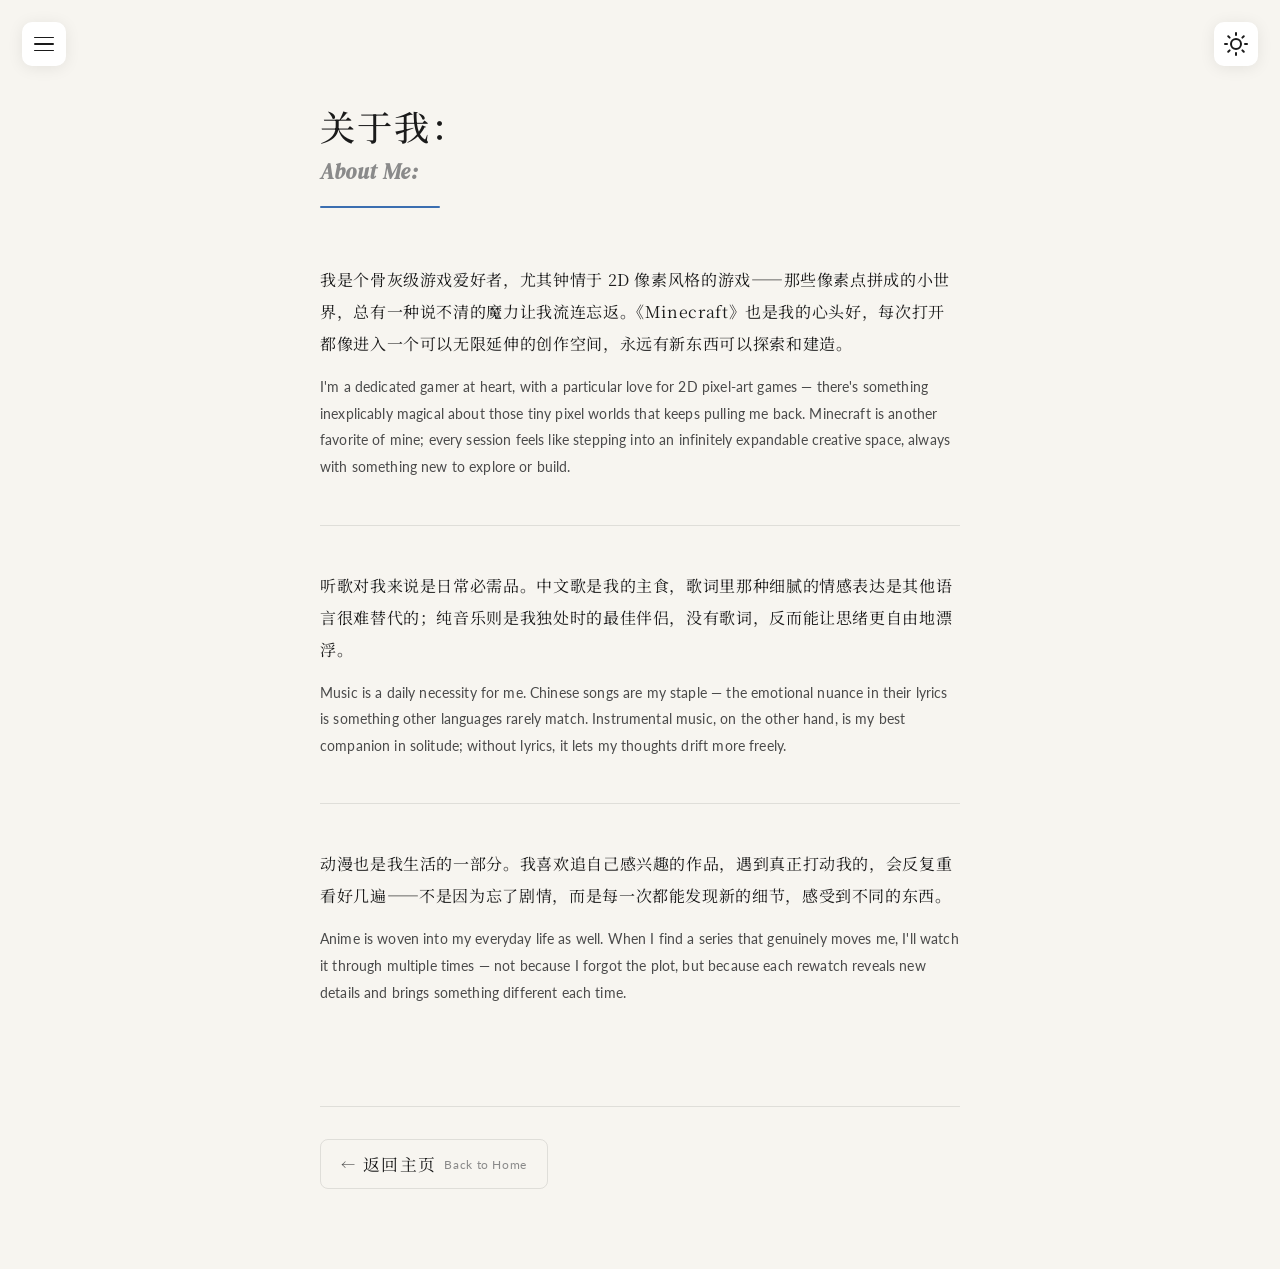
==== commit 07c46c79: "Update about.html" ====
--- a/about.html
+++ b/about.html
@@ -3,13 +3,13 @@
 <head>
   <meta charset="UTF-8" />
   <meta name="viewport" content="width=device-width, initial-scale=1.0" />
-  <title>沉疯的个人主页 | Chenfeng's Personal Site</title>
+  <title>关于我 | About Me · 沉疯</title>
   <link rel="stylesheet" href="style.css" />
   <link rel="preconnect" href="https://fonts.googleapis.com" />
   <link rel="preconnect" href="https://fonts.gstatic.com" crossorigin />
   <link href="https://fonts.googleapis.com/css2?family=Noto+Serif+SC:wght@300;400;500&family=DM+Serif+Display:ital@0;1&family=Lato:wght@300;400&display=swap" rel="stylesheet" />
 </head>
-<body class="page-home">
+<body class="page-inner">
 
   <button class="theme-toggle" id="themeToggle" aria-label="切换主题">
     <svg class="moon-icon" viewBox="0 0 24 24"><path d="M21 12.79A9 9 0 1 1 11.21 3 7 7 0 0 0 21 12.79z"></path></svg>
@@ -30,7 +30,7 @@
       </div>
       <ul class="sidebar-nav">
         <li><a href="index.html" class="nav-link"><span class="nav-zh">主页</span><span class="nav-en">Home</span></a></li>
-        <li><a href="about.html" class="nav-link"><span class="nav-zh">关于我</span><span class="nav-en">About Me</span></a></li>
+        <li><a href="about.html" class="nav-link active"><span class="nav-zh">关于我</span><span class="nav-en">About Me</span></a></li>
         <li><a href="oc.html" class="nav-link"><span class="nav-zh">关于我的OC</span><span class="nav-en">About My OC</span></a></li>
         <li class="nav-group">
           <button class="nav-group-toggle" aria-expanded="false">
@@ -49,32 +49,37 @@
   </nav>
 
   <div class="overlay" id="overlay"></div>
+  <div class="page-transition-cover" id="transitionCover"></div>
 
-  <main class="hero">
-    <div class="hero-bg" aria-hidden="true">
-      <div class="bg-blob blob1"></div>
-      <div class="bg-blob blob2"></div>
-    </div>
+  <main class="inner-page">
+    <div class="inner-container">
+      <header class="inner-header" data-reveal>
+        <h1 class="page-title"><span class="title-zh">关于我：</span><span class="title-en">About Me:</span></h1>
+        <div class="title-line"></div>
+      </header>
 
-    <section class="hero-text" id="heroText">
-      <div class="line-wrap"><p class="welcome-zh">Hi，我是沉疯/风，</p></div>
-      <div class="line-wrap"><p class="welcome-zh delay1">这是我在 Github 搭建的第一个个人网站</p></div>
-      <div class="line-wrap"><p class="welcome-en delay2">Hi, I'm Chenfeng —</p></div>
-      <div class="line-wrap"><p class="welcome-en delay3">this is my first personal website built on GitHub.</p></div>
-    </section>
+      <div class="about-content">
+        <article class="about-block" data-reveal>
+          <p class="text-zh">我是个骨灰级游戏爱好者，尤其钟情于 2D 像素风格的游戏——那些像素点拼成的小世界，总有一种说不清的魔力让我流连忘返。《Minecraft》也是我的心头好，每次打开都像进入一个可以无限延伸的创作空间，永远有新东西可以探索和建造。</p>
+          <p class="text-en">I'm a dedicated gamer at heart, with a particular love for 2D pixel-art games — there's something inexplicably magical about those tiny pixel worlds that keeps pulling me back. Minecraft is another favorite of mine; every session feels like stepping into an infinitely expandable creative space, always with something new to explore or build.</p>
+        </article>
 
-    <div class="scroll-hint" id="scrollHint" aria-hidden="true">
-      <svg viewBox="0 0 24 24" fill="none"><path d="M12 5v14M5 12l7 7 7-7" stroke="currentColor" stroke-width="1.5" stroke-linecap="round" stroke-linejoin="round"/></svg>
-      <span class="scroll-text-zh">向下滚动</span><span class="scroll-text-en">Scroll down</span>
+        <article class="about-block" data-reveal>
+          <p class="text-zh">听歌对我来说是日常必需品。中文歌是我的主食，歌词里那种细腻的情感表达是其他语言很难替代的；纯音乐则是我独处时的最佳伴侣，没有歌词，反而能让思绪更自由地漂浮。</p>
+          <p class="text-en">Music is a daily necessity for me. Chinese songs are my staple — the emotional nuance in their lyrics is something other languages rarely match. Instrumental music, on the other hand, is my best companion in solitude; without lyrics, it lets my thoughts drift more freely.</p>
+        </article>
+
+        <article class="about-block" data-reveal>
+          <p class="text-zh">动漫也是我生活的一部分。我喜欢追自己感兴趣的作品，遇到真正打动我的，会反复重看好几遍——不是因为忘了剧情，而是每一次都能发现新的细节，感受到不同的东西。</p>
+          <p class="text-en">Anime is woven into my everyday life as well. When I find a series that genuinely moves me, I'll watch it through multiple times — not because I forgot the plot, but because each rewatch reveals new details and brings something different each time.</p>
+        </article>
+      </div>
+
+      <div class="back-wrap" data-reveal>
+        <a href="index.html" class="btn-back"><span>← </span><span class="btn-zh">返回主页</span><span class="btn-en">Back to Home</span></a>
+      </div>
     </div>
   </main>
-
-  <section class="buttons-section" id="buttonsSection">
-    <div class="btn-group">
-      <a href="about.html" class="btn-main" data-reveal><span class="btn-zh">关于我</span><span class="btn-en">About Me</span><span class="btn-arrow">→</span></a>
-      <a href="oc.html" class="btn-main" data-reveal><span class="btn-zh">关于我的OC</span><span class="btn-en">About My OC</span><span class="btn-arrow">→</span></a>
-    </div>
-  </section>
   <script src="main.js"></script>
 </body>
 </html>
--- a/style.css
+++ b/style.css
@@ -22,7 +22,6 @@
   --t-slow:      0.65s;
 }
 
-/* 深色模式变量 */
 [data-theme="dark"] {
   --bg:          #121212;
   --bg-card:     #1E1E1E;
@@ -58,7 +57,7 @@
 img { display: block; max-width: 100%; }
 
 /* ============================================================
-   深浅色切换按钮 & 波纹动画
+   深浅色切换按钮 & 实体波浪动画
 ============================================================ */
 .theme-toggle {
   position: fixed;
@@ -91,26 +90,29 @@
   stroke-linejoin: round;
 }
 
-/* 根据你的要求：浅色显太阳，深色显月亮 */
 .moon-icon { display: none; }
 .sun-icon { display: block; }
 [data-theme="dark"] .moon-icon { display: block; }
 [data-theme="dark"] .sun-icon { display: none; }
 
-.theme-ripple-overlay {
-  position: fixed; top: 0; left: 0; width: 100%; height: 100%;
-  pointer-events: none; z-index: 9999; overflow: hidden;
-}
-
-.ripple-circle {
-  position: absolute; width: 2px; height: 2px; border-radius: 50%;
-  background: var(--ink); opacity: 0.15; transform: scale(0);
-}
-
-.ripple-circle.animate { animation: rippleSpread 0.7s cubic-bezier(0.22, 1, 0.36, 1) forwards; }
-@keyframes rippleSpread {
-  0% { transform: scale(0); opacity: 0.2; }
-  100% { transform: scale(3000); opacity: 0; }
+/* 真正的满屏波浪效果 */
+.theme-wave {
+  position: fixed;
+  width: 40px;
+  height: 40px;
+  border-radius: 50%;
+  transform: translate(-50%, -50%) scale(0);
+  z-index: -1; /* 藏在文字背后扩展 */
+  pointer-events: none;
+}
+
+.theme-wave.animate {
+  animation: waveExpand 0.6s cubic-bezier(0.22, 1, 0.36, 1) forwards;
+}
+
+@keyframes waveExpand {
+  0% { transform: translate(-50%, -50%) scale(0); }
+  100% { transform: translate(-50%, -50%) scale(120); } /* 扩大120倍盖满屏幕 */
 }
 
 /* ============================================================
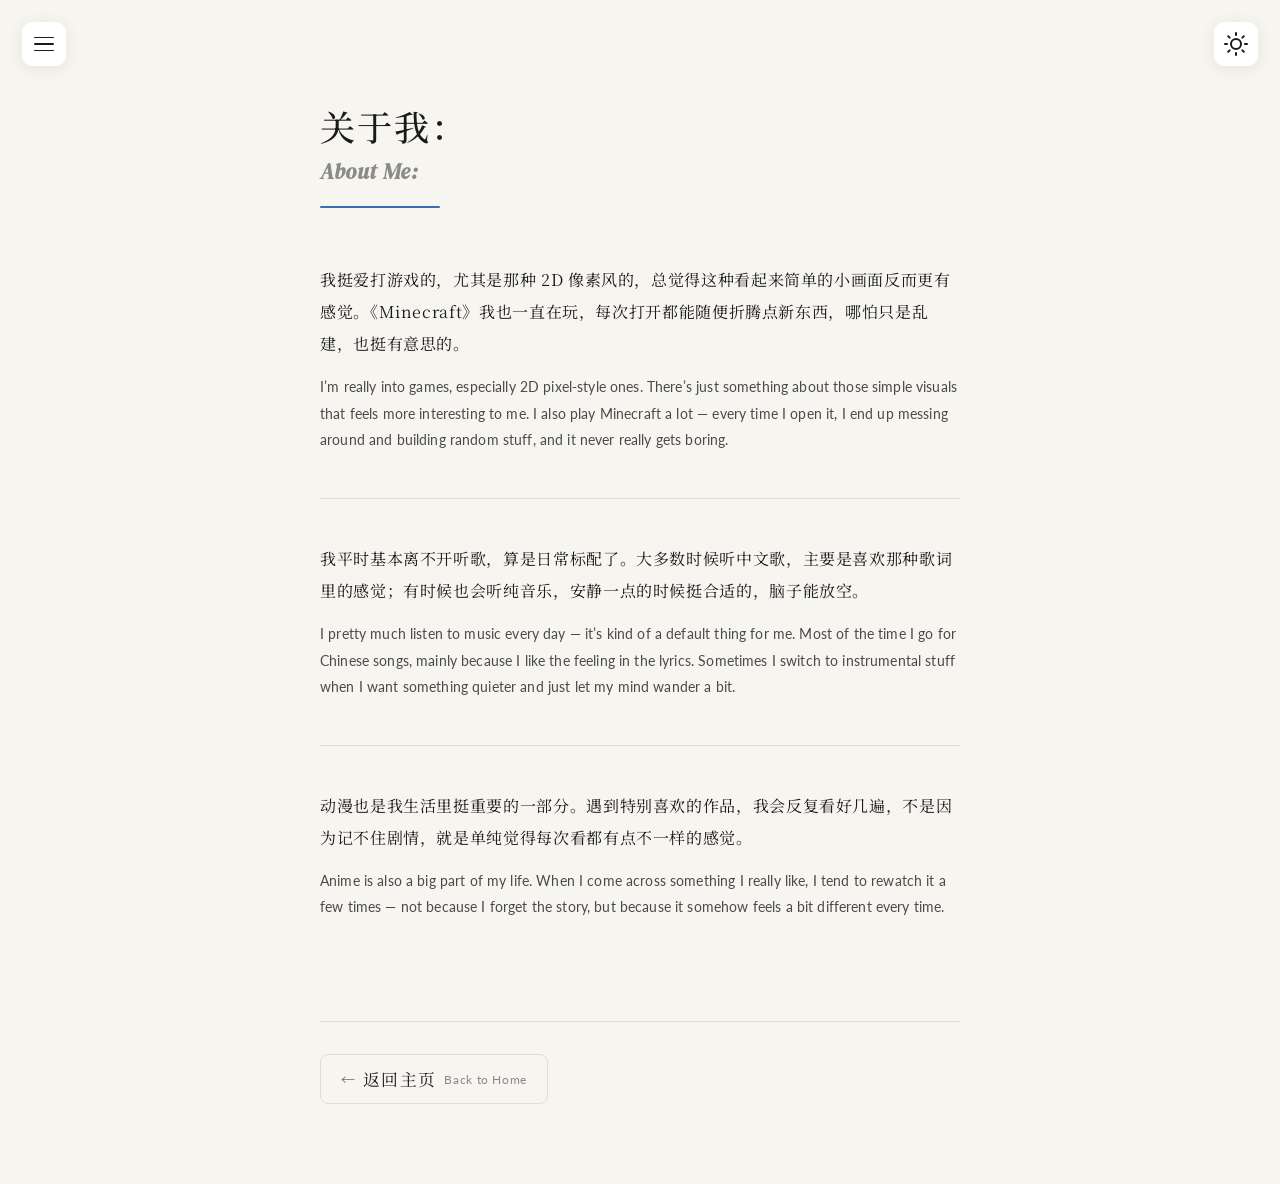
==== commit 821b93d3: "Update about.html" ====
--- a/about.html
+++ b/about.html
@@ -17,21 +17,17 @@
   </button>
 
   <button class="hamburger" id="hamburger" aria-label="菜单 / Menu" aria-expanded="false">
-    <span class="bar"></span>
-    <span class="bar"></span>
-    <span class="bar"></span>
+    <span class="bar"></span><span class="bar"></span><span class="bar"></span>
   </button>
 
   <nav class="sidebar" id="sidebar" aria-hidden="true">
     <div class="sidebar-inner">
-      <div class="sidebar-logo">
-        <span class="zh">沉疯</span>
-        <span class="en">Chenfeng</span>
-      </div>
+      <div class="sidebar-logo"><span class="zh">沉疯</span><span class="en">Chenfeng</span></div>
       <ul class="sidebar-nav">
         <li><a href="index.html" class="nav-link"><span class="nav-zh">主页</span><span class="nav-en">Home</span></a></li>
         <li><a href="about.html" class="nav-link active"><span class="nav-zh">关于我</span><span class="nav-en">About Me</span></a></li>
         <li><a href="oc.html" class="nav-link"><span class="nav-zh">关于我的OC</span><span class="nav-en">About My OC</span></a></li>
+        <li><a href="oneshot.html" class="nav-link"><span class="nav-en" style="margin-left: 0; display: block; text-align: center;">Oneshot</span></a></li>
         <li class="nav-group">
           <button class="nav-group-toggle" aria-expanded="false">
             <span class="nav-zh">其他</span><span class="nav-en">More</span>
@@ -44,7 +40,7 @@
           </ul>
         </li>
       </ul>
-      <div class="sidebar-footer"><span>© 2025 沉疯 · GitHub Pages</span></div>
+      <div class="sidebar-footer"><span>© 2026 沉疯 · GitHub Pages</span></div>
     </div>
   </nav>
 
@@ -57,24 +53,20 @@
         <h1 class="page-title"><span class="title-zh">关于我：</span><span class="title-en">About Me:</span></h1>
         <div class="title-line"></div>
       </header>
-
       <div class="about-content">
         <article class="about-block" data-reveal>
-          <p class="text-zh">我是个骨灰级游戏爱好者，尤其钟情于 2D 像素风格的游戏——那些像素点拼成的小世界，总有一种说不清的魔力让我流连忘返。《Minecraft》也是我的心头好，每次打开都像进入一个可以无限延伸的创作空间，永远有新东西可以探索和建造。</p>
-          <p class="text-en">I'm a dedicated gamer at heart, with a particular love for 2D pixel-art games — there's something inexplicably magical about those tiny pixel worlds that keeps pulling me back. Minecraft is another favorite of mine; every session feels like stepping into an infinitely expandable creative space, always with something new to explore or build.</p>
+          <p class="text-zh">我挺爱打游戏的，尤其是那种 2D 像素风的，总觉得这种看起来简单的小画面反而更有感觉。《Minecraft》我也一直在玩，每次打开都能随便折腾点新东西，哪怕只是乱建，也挺有意思的。</p>
+          <p class="text-en">I’m really into games, especially 2D pixel-style ones. There’s just something about those simple visuals that feels more interesting to me. I also play Minecraft a lot — every time I open it, I end up messing around and building random stuff, and it never really gets boring.</p>
         </article>
-
         <article class="about-block" data-reveal>
-          <p class="text-zh">听歌对我来说是日常必需品。中文歌是我的主食，歌词里那种细腻的情感表达是其他语言很难替代的；纯音乐则是我独处时的最佳伴侣，没有歌词，反而能让思绪更自由地漂浮。</p>
-          <p class="text-en">Music is a daily necessity for me. Chinese songs are my staple — the emotional nuance in their lyrics is something other languages rarely match. Instrumental music, on the other hand, is my best companion in solitude; without lyrics, it lets my thoughts drift more freely.</p>
+          <p class="text-zh">我平时基本离不开听歌，算是日常标配了。大多数时候听中文歌，主要是喜欢那种歌词里的感觉；有时候也会听纯音乐，安静一点的时候挺合适的，脑子能放空。</p>
+          <p class="text-en">I pretty much listen to music every day — it’s kind of a default thing for me. Most of the time I go for Chinese songs, mainly because I like the feeling in the lyrics. Sometimes I switch to instrumental stuff when I want something quieter and just let my mind wander a bit.</p>
         </article>
-
         <article class="about-block" data-reveal>
-          <p class="text-zh">动漫也是我生活的一部分。我喜欢追自己感兴趣的作品，遇到真正打动我的，会反复重看好几遍——不是因为忘了剧情，而是每一次都能发现新的细节，感受到不同的东西。</p>
-          <p class="text-en">Anime is woven into my everyday life as well. When I find a series that genuinely moves me, I'll watch it through multiple times — not because I forgot the plot, but because each rewatch reveals new details and brings something different each time.</p>
+          <p class="text-zh">动漫也是我生活里挺重要的一部分。遇到特别喜欢的作品，我会反复看好几遍，不是因为记不住剧情，就是单纯觉得每次看都有点不一样的感觉。</p>
+          <p class="text-en">Anime is also a big part of my life. When I come across something I really like, I tend to rewatch it a few times — not because I forget the story, but because it somehow feels a bit different every time.</p>
         </article>
       </div>
-
       <div class="back-wrap" data-reveal>
         <a href="index.html" class="btn-back"><span>← </span><span class="btn-zh">返回主页</span><span class="btn-en">Back to Home</span></a>
       </div>
--- a/style.css
+++ b/style.css
@@ -1,7 +1,3 @@
-/* ================================================================
-   style.css — 沉疯的个人网站主样式
-================================================================ */
-
 :root {
   --bg:          #F7F5F0;
   --bg-card:     #FFFFFF;
@@ -33,6 +29,19 @@
   --line:        rgba(255,255,255,0.08);
 }
 
+/* 🌟 终极硬控：无视延迟，按钮瞬间变色 */
+.theme-toggle.is-dark, .hamburger.is-dark { background-color: #1E1E1E !important; }
+.theme-toggle.is-dark svg { stroke: #E8E4DC !important; }
+.theme-toggle.is-dark .moon-icon { display: block !important; }
+.theme-toggle.is-dark .sun-icon { display: none !important; }
+.hamburger.is-dark .bar { background-color: #E8E4DC !important; }
+
+.theme-toggle.is-light, .hamburger.is-light { background-color: #FFFFFF !important; }
+.theme-toggle.is-light svg { stroke: #1A1A1A !important; }
+.theme-toggle.is-light .moon-icon { display: none !important; }
+.theme-toggle.is-light .sun-icon { display: block !important; }
+.hamburger.is-light .bar { background-color: #1A1A1A !important; }
+
 *, *::before, *::after { box-sizing: border-box; margin: 0; padding: 0; }
 
 html { font-size: 16px; scroll-behavior: smooth; -webkit-font-smoothing: antialiased; }
@@ -56,86 +65,39 @@
 ul { list-style: none; }
 img { display: block; max-width: 100%; }
 
-/* ============================================================
-   深浅色切换按钮 & 实体波浪动画
-============================================================ */
 .theme-toggle {
-  position: fixed;
-  top: 22px;
-  right: 22px;
-  z-index: 1100;
-  width: 44px;
-  height: 44px;
-  border: none;
-  background: var(--bg-card);
-  border-radius: 10px;
-  display: flex;
-  align-items: center;
-  justify-content: center;
-  cursor: pointer;
-  box-shadow: 0 2px 16px rgba(0,0,0,0.08);
-  transition: transform 0.3s var(--ease-silk), background 0.3s var(--ease-silk);
-}
-
+  position: fixed; top: 22px; right: 22px; z-index: 1100; width: 44px; height: 44px;
+  border: none; background: var(--bg-card); border-radius: 10px; display: flex;
+  align-items: center; justify-content: center; cursor: pointer;
+  box-shadow: 0 2px 16px rgba(0,0,0,0.08); transition: transform 0.3s var(--ease-silk), background-color 0.3s var(--ease-silk);
+}
 .theme-toggle:hover { transform: scale(1.05); }
 .theme-toggle:active { transform: scale(0.95); }
-
-.theme-toggle svg {
-  width: 24px;
-  height: 24px;
-  fill: none;
-  stroke: var(--ink);
-  stroke-width: 2;
-  stroke-linecap: round;
-  stroke-linejoin: round;
-}
-
-.moon-icon { display: none; }
-.sun-icon { display: block; }
-[data-theme="dark"] .moon-icon { display: block; }
-[data-theme="dark"] .sun-icon { display: none; }
-
-/* 真正的满屏波浪效果 */
+.theme-toggle svg { width: 24px; height: 24px; fill: none; stroke: var(--ink); stroke-width: 2; stroke-linecap: round; stroke-linejoin: round; transition: stroke 0.3s; }
+.moon-icon { display: none; } .sun-icon { display: block; }
+[data-theme="dark"] .moon-icon { display: block; } [data-theme="dark"] .sun-icon { display: none; }
+
 .theme-wave {
-  position: fixed;
-  width: 40px;
-  height: 40px;
-  border-radius: 50%;
-  transform: translate(-50%, -50%) scale(0);
-  z-index: -1; /* 藏在文字背后扩展 */
-  pointer-events: none;
-}
-
-.theme-wave.animate {
-  animation: waveExpand 0.6s cubic-bezier(0.22, 1, 0.36, 1) forwards;
-}
-
-@keyframes waveExpand {
-  0% { transform: translate(-50%, -50%) scale(0); }
-  100% { transform: translate(-50%, -50%) scale(120); } /* 扩大120倍盖满屏幕 */
-}
-
-/* ============================================================
-   汉堡菜单
-============================================================ */
+  position: fixed; width: 40px; height: 40px; border-radius: 50%;
+  transform: translate(-50%, -50%) scale(0); z-index: -1; pointer-events: none;
+}
+.theme-wave.animate { animation: waveExpand 1.6s cubic-bezier(0.22, 1, 0.36, 1) forwards; }
+@keyframes waveExpand { 0% { transform: translate(-50%, -50%) scale(0); } 100% { transform: translate(-50%, -50%) scale(120); } }
+
 .hamburger {
   position: fixed; top: 22px; left: 22px; z-index: 1000; width: 44px; height: 44px;
-  border: none; background: var(--bg-card); border-radius: 10px;
-  display: flex; flex-direction: column; align-items: center; justify-content: center;
-  gap: 5px; cursor: pointer; box-shadow: 0 2px 16px rgba(0,0,0,0.08);
-  transition: background var(--t-fast) var(--ease-silk), transform var(--t-fast) var(--ease-silk), box-shadow var(--t-fast) var(--ease-silk);
+  border: none; background: var(--bg-card); border-radius: 10px; display: flex;
+  flex-direction: column; align-items: center; justify-content: center; gap: 5px; cursor: pointer;
+  box-shadow: 0 2px 16px rgba(0,0,0,0.08); transition: background-color var(--t-fast) var(--ease-silk), transform var(--t-fast) var(--ease-silk), box-shadow var(--t-fast) var(--ease-silk);
 }
 .hamburger:hover { background: var(--ink); box-shadow: 0 4px 24px rgba(0,0,0,0.18); transform: scale(1.05); }
-.hamburger:hover .bar { background: var(--bg); }
+.hamburger:hover .bar { background-color: var(--bg); }
 .hamburger:active { transform: scale(0.95); }
-.bar { display: block; width: 20px; height: 1.5px; background: var(--ink); border-radius: 2px; transition: transform var(--t-mid) var(--ease-silk), opacity var(--t-mid) var(--ease-silk), background var(--t-fast) var(--ease-silk); }
+.bar { display: block; width: 20px; height: 1.5px; background-color: var(--ink); border-radius: 2px; transition: transform var(--t-mid) var(--ease-silk), opacity var(--t-mid) var(--ease-silk), background-color var(--t-fast) var(--ease-silk); }
 .hamburger.is-open .bar:nth-child(1) { transform: translateY(6.5px) rotate(45deg); }
 .hamburger.is-open .bar:nth-child(2) { opacity: 0; transform: scaleX(0); }
 .hamburger.is-open .bar:nth-child(3) { transform: translateY(-6.5px) rotate(-45deg); }
 
-/* ============================================================
-   侧边栏 & 遮罩
-============================================================ */
 .sidebar { position: fixed; top: 0; left: 0; width: var(--sidebar-w); height: 100%; background: var(--sidebar-bg); z-index: 900; transform: translateX(-100%); transition: transform var(--t-slow) var(--ease-silk); display: flex; flex-direction: column; }
 .sidebar.is-open { transform: translateX(0); }
 .sidebar-inner { display: flex; flex-direction: column; height: 100%; padding: 80px 32px 32px; overflow-y: auto; }
@@ -162,9 +124,6 @@
 .overlay { position: fixed; inset: 0; background: rgba(10,10,10,0.45); z-index: 850; opacity: 0; pointer-events: none; backdrop-filter: blur(2px); transition: opacity var(--t-mid) var(--ease-silk); }
 .overlay.is-visible { opacity: 1; pointer-events: all; }
 
-/* ============================================================
-   首页 Hero
-============================================================ */
 .hero { position: relative; min-height: 100vh; display: flex; flex-direction: column; align-items: center; justify-content: center; overflow: hidden; }
 .hero-bg { position: absolute; inset: 0; overflow: hidden; pointer-events: none; }
 .bg-blob { position: absolute; border-radius: 50%; filter: blur(80px); opacity: 0.18; animation: blobDrift 12s ease-in-out infinite alternate; }
@@ -173,40 +132,37 @@
 @keyframes blobDrift { from { transform: translate(0, 0) scale(1); } to { transform: translate(30px, 20px) scale(1.08); } }
 .hero-text { text-align: center; padding: 0 24px; max-width: 680px; z-index: 1; }
 .line-wrap { overflow: hidden; }
-.welcome-zh { font-family: 'Noto Serif SC', serif; font-size: clamp(1.3rem, 3.5vw, 1.8rem); color: var(--ink); line-height: 1.9; letter-spacing: 0.06em; animation: lineReveal 0.8s var(--ease-silk) both; }
-.welcome-en { font-family: 'DM Serif Display', serif; font-size: clamp(1rem, 2.2vw, 1.25rem); font-style: italic; color: var(--ink-3); line-height: 2; letter-spacing: 0.02em; animation: lineReveal 0.8s var(--ease-silk) both; }
+
+/* 🌟 给文字加上过渡，防止生硬卡色 */
+.welcome-zh { font-family: 'Noto Serif SC', serif; font-size: clamp(1.3rem, 3.5vw, 1.8rem); color: var(--ink); line-height: 1.9; letter-spacing: 0.06em; animation: lineReveal 0.8s var(--ease-silk) both; transition: color 0.4s var(--ease-silk); }
+.welcome-en { font-family: 'DM Serif Display', serif; font-size: clamp(1rem, 2.2vw, 1.25rem); font-style: italic; color: var(--ink-3); line-height: 2; letter-spacing: 0.02em; animation: lineReveal 0.8s var(--ease-silk) both; transition: color 0.4s var(--ease-silk); }
+
 .delay1 { animation-delay: 0.12s; } .delay2 { animation-delay: 0.28s; } .delay3 { animation-delay: 0.40s; }
 @keyframes lineReveal { from { opacity: 0; transform: translateY(24px); } to { opacity: 1; transform: translateY(0); } }
 .scroll-hint { position: absolute; bottom: 36px; left: 50%; transform: translateX(-50%); display: flex; flex-direction: column; align-items: center; gap: 6px; opacity: 0; animation: fadeInUp 0.8s 1.2s var(--ease-silk) forwards; }
-.scroll-hint svg { width: 22px; height: 22px; color: var(--ink-3); animation: bounceY 2s ease-in-out infinite; }
+.scroll-hint svg { width: 22px; height: 22px; color: var(--ink-3); animation: bounceY 2s ease-in-out infinite; transition: color 0.4s var(--ease-silk); }
 @keyframes bounceY { 0%, 100% { transform: translateY(0); } 50% { transform: translateY(5px); } }
-.scroll-text-zh, .scroll-text-en { font-size: 0.68rem; color: var(--ink-3); letter-spacing: 0.12em; line-height: 1.4; }
+.scroll-text-zh, .scroll-text-en { font-size: 0.68rem; color: var(--ink-3); letter-spacing: 0.12em; line-height: 1.4; transition: color 0.4s var(--ease-silk); }
 .scroll-text-zh { font-family: 'Noto Serif SC', serif; } .scroll-text-en { font-family: 'Lato', sans-serif; }
 @keyframes fadeInUp { from { opacity: 0; transform: translate(-50%, 12px); } to { opacity: 1; transform: translate(-50%, 0); } }
 
-/* ============================================================
-   按钮区域
-============================================================ */
 .buttons-section { min-height: 100vh; display: flex; align-items: center; justify-content: center; padding: 80px 24px; }
 .btn-group { display: flex; flex-direction: column; gap: 20px; width: 100%; max-width: 400px; align-items: stretch; }
 .btn-main { display: flex; align-items: center; gap: 12px; padding: 22px 32px; background: var(--bg-card); border-radius: var(--radius); box-shadow: 0 2px 20px rgba(0,0,0,0.06); border: 1px solid var(--line); cursor: pointer; opacity: 0; transform: translateY(28px); transition: transform var(--t-mid) var(--ease-silk), box-shadow var(--t-mid) var(--ease-silk), background var(--t-fast) var(--ease-silk), border-color var(--t-fast) var(--ease-silk); }
 .btn-main.is-revealed { opacity: 1; transform: translateY(0); transition: opacity var(--t-slow) var(--ease-silk), transform var(--t-slow) var(--ease-silk), box-shadow var(--t-mid) var(--ease-silk), background var(--t-fast) var(--ease-silk), border-color var(--t-fast) var(--ease-silk); }
 .btn-main:hover { transform: translateY(-3px) scale(1.015); box-shadow: 0 8px 40px rgba(59,110,176,0.15); border-color: rgba(59,110,176,0.3); background: rgba(59,110,176,0.03); }
-.btn-zh { font-family: 'Noto Serif SC', serif; font-size: 1.05rem; color: var(--ink); letter-spacing: 0.08em; }
-.btn-en { font-family: 'Lato', sans-serif; font-size: 0.78rem; color: var(--ink-3); letter-spacing: 0.05em; flex: 1; }
+.btn-zh { font-family: 'Noto Serif SC', serif; font-size: 1.05rem; color: var(--ink); letter-spacing: 0.08em; transition: color 0.4s var(--ease-silk); }
+.btn-en { font-family: 'Lato', sans-serif; font-size: 0.78rem; color: var(--ink-3); letter-spacing: 0.05em; flex: 1; transition: color 0.4s var(--ease-silk); }
 .btn-arrow { font-size: 1.1rem; color: var(--ink-3); transition: transform var(--t-fast) var(--ease-silk), color var(--t-fast); }
 .btn-main:hover .btn-arrow { transform: translateX(5px); color: var(--accent); }
 
-/* ============================================================
-   内页与组件样式
-============================================================ */
 .page-transition-cover { position: fixed; inset: 0; background: var(--bg); z-index: 2000; pointer-events: none; opacity: 0; }
 .inner-page { padding: 100px 0 80px; min-height: 100vh; }
 .inner-container { max-width: 720px; margin: 0 auto; padding: 0 40px; }
 .inner-header { margin-bottom: 56px; }
 .page-title { display: flex; flex-direction: column; gap: 6px; margin-bottom: 20px; }
-.title-zh { font-family: 'Noto Serif SC', serif; font-size: clamp(1.6rem, 4vw, 2.2rem); font-weight: 500; color: var(--ink); letter-spacing: 0.06em; }
-.title-en { font-family: 'DM Serif Display', serif; font-size: clamp(1rem, 2.5vw, 1.3rem); font-style: italic; color: var(--ink-3); letter-spacing: 0.03em; }
+.title-zh { font-family: 'Noto Serif SC', serif; font-size: clamp(1.6rem, 4vw, 2.2rem); font-weight: 500; color: var(--ink); letter-spacing: 0.06em; transition: color 0.4s var(--ease-silk); }
+.title-en { font-family: 'DM Serif Display', serif; font-size: clamp(1rem, 2.5vw, 1.3rem); font-style: italic; color: var(--ink-3); letter-spacing: 0.03em; transition: color 0.4s var(--ease-silk); }
 .title-line { width: 48px; height: 2px; background: var(--accent); border-radius: 2px; transition: width 0.8s var(--ease-silk); }
 .inner-header.is-revealed .title-line { width: 120px; }
 
@@ -215,23 +171,52 @@
 .about-block:last-child { border-bottom: none; }
 .about-block.is-revealed { animation: revealBlock var(--t-slow) var(--ease-silk) forwards; }
 @keyframes revealBlock { to { opacity: 1; transform: translateY(0); } }
-.text-zh { font-family: 'Noto Serif SC', serif; font-size: 1rem; line-height: 2; color: var(--ink); letter-spacing: 0.04em; }
-.text-en { font-family: 'Lato', sans-serif; font-size: 0.9rem; line-height: 1.85; color: var(--ink-2); letter-spacing: 0.01em; }
+.text-zh { font-family: 'Noto Serif SC', serif; font-size: 1rem; line-height: 2; color: var(--ink); letter-spacing: 0.04em; transition: color 0.4s var(--ease-silk); }
+.text-en { font-family: 'Lato', sans-serif; font-size: 0.9rem; line-height: 1.85; color: var(--ink-2); letter-spacing: 0.01em; transition: color 0.4s var(--ease-silk); }
 
 .oc-container { max-width: 800px; }
 .oc-section { margin-bottom: 48px; opacity: 0; transform: translateY(24px); }
 .oc-section.is-revealed { animation: revealBlock var(--t-slow) var(--ease-silk) forwards; }
 .oc-section-title { font-family: 'Noto Serif SC', serif; font-size: 1rem; color: var(--accent); letter-spacing: 0.12em; margin-bottom: 20px; padding-bottom: 8px; border-bottom: 1px solid var(--accent-soft); }
 .oc-grid { display: grid; grid-template-columns: 1fr 1fr; gap: 12px; }
+
 .oc-item { background: var(--bg-card); border: 1px solid var(--line); border-radius: 10px; padding: 16px 20px; display: flex; flex-direction: column; gap: 6px; transition: transform var(--t-fast) var(--ease-silk), box-shadow var(--t-fast) var(--ease-silk); }
 .oc-item:hover { transform: translateY(-2px); box-shadow: 0 4px 20px rgba(0,0,0,0.06); }
 .oc-item.full { grid-column: 1 / -1; }
-.oc-label { font-family: 'Noto Serif SC', serif; font-size: 0.72rem; color: var(--ink-3); letter-spacing: 0.12em; text-transform: uppercase; }
-.oc-value { font-family: 'Noto Serif SC', serif; font-size: 0.92rem; color: var(--ink); line-height: 1.7; letter-spacing: 0.04em; }
+.oc-label { font-family: 'Noto Serif SC', serif; font-size: 0.72rem; color: var(--ink-3); letter-spacing: 0.12em; text-transform: uppercase; transition: color 0.4s var(--ease-silk); }
+.oc-value { font-family: 'Noto Serif SC', serif; font-size: 0.92rem; color: var(--ink); line-height: 1.7; letter-spacing: 0.04em; word-break: break-all; transition: color 0.4s var(--ease-silk); }
+
+.email-card { grid-column: 1 / -1; flex-direction: row; align-items: center; justify-content: space-between; padding: 12px 16px; }
+.email-info { display: flex; flex-direction: column; gap: 6px; flex: 1; }
+
+.copy-btn {
+  background: transparent; border: none; color: var(--ink-3); cursor: pointer;
+  width: 38px; height: 38px; border-radius: 8px;
+  display: flex; align-items: center; justify-content: center;
+  position: relative; overflow: hidden;
+  transition: background var(--t-fast) var(--ease-silk), color var(--t-fast) var(--ease-silk), transform var(--t-fast) var(--ease-silk);
+}
+.copy-btn:hover { background: rgba(138, 138, 138, 0.1); color: var(--ink); }
+.copy-btn:active { transform: scale(0.9); }
+
+.copy-btn svg {
+  position: absolute; width: 18px; height: 18px;
+  transform-origin: center center;
+  transform: translateZ(0);
+  will-change: transform, opacity;
+  transition: transform 0.5s cubic-bezier(0.34, 1.56, 0.64, 1), opacity 0.4s ease;
+}
+
+.icon-copy { opacity: 1; transform: scale(1) translateZ(0); }
+.icon-check { opacity: 0; transform: scale(0.1) translateZ(0); }
+
+.copy-btn.is-copied .icon-copy { opacity: 0; transform: scale(0.1) translateZ(0); }
+.copy-btn.is-copied .icon-check { opacity: 1; transform: scale(1.1) translateZ(0); }
+
 .oc-family-block { background: var(--bg-card); border: 1px solid var(--line); border-radius: 10px; padding: 20px 24px; margin-bottom: 12px; transition: transform var(--t-fast) var(--ease-silk), box-shadow var(--t-fast) var(--ease-silk); }
 .oc-family-block:hover { transform: translateY(-2px); box-shadow: 0 4px 20px rgba(0,0,0,0.06); }
 .oc-sub-title { font-family: 'Noto Serif SC', serif; font-size: 0.82rem; color: var(--accent); margin-bottom: 12px; }
-.oc-para { font-family: 'Noto Serif SC', serif; font-size: 0.92rem; color: var(--ink); line-height: 1.85; }
+.oc-para { font-family: 'Noto Serif SC', serif; font-size: 0.92rem; color: var(--ink); line-height: 1.85; transition: color 0.4s var(--ease-silk); }
 
 .back-wrap { margin-top: 56px; padding-top: 32px; border-top: 1px solid var(--line); opacity: 0; transform: translateY(16px); }
 .back-wrap.is-revealed { animation: revealBlock var(--t-slow) var(--ease-silk) forwards; }
